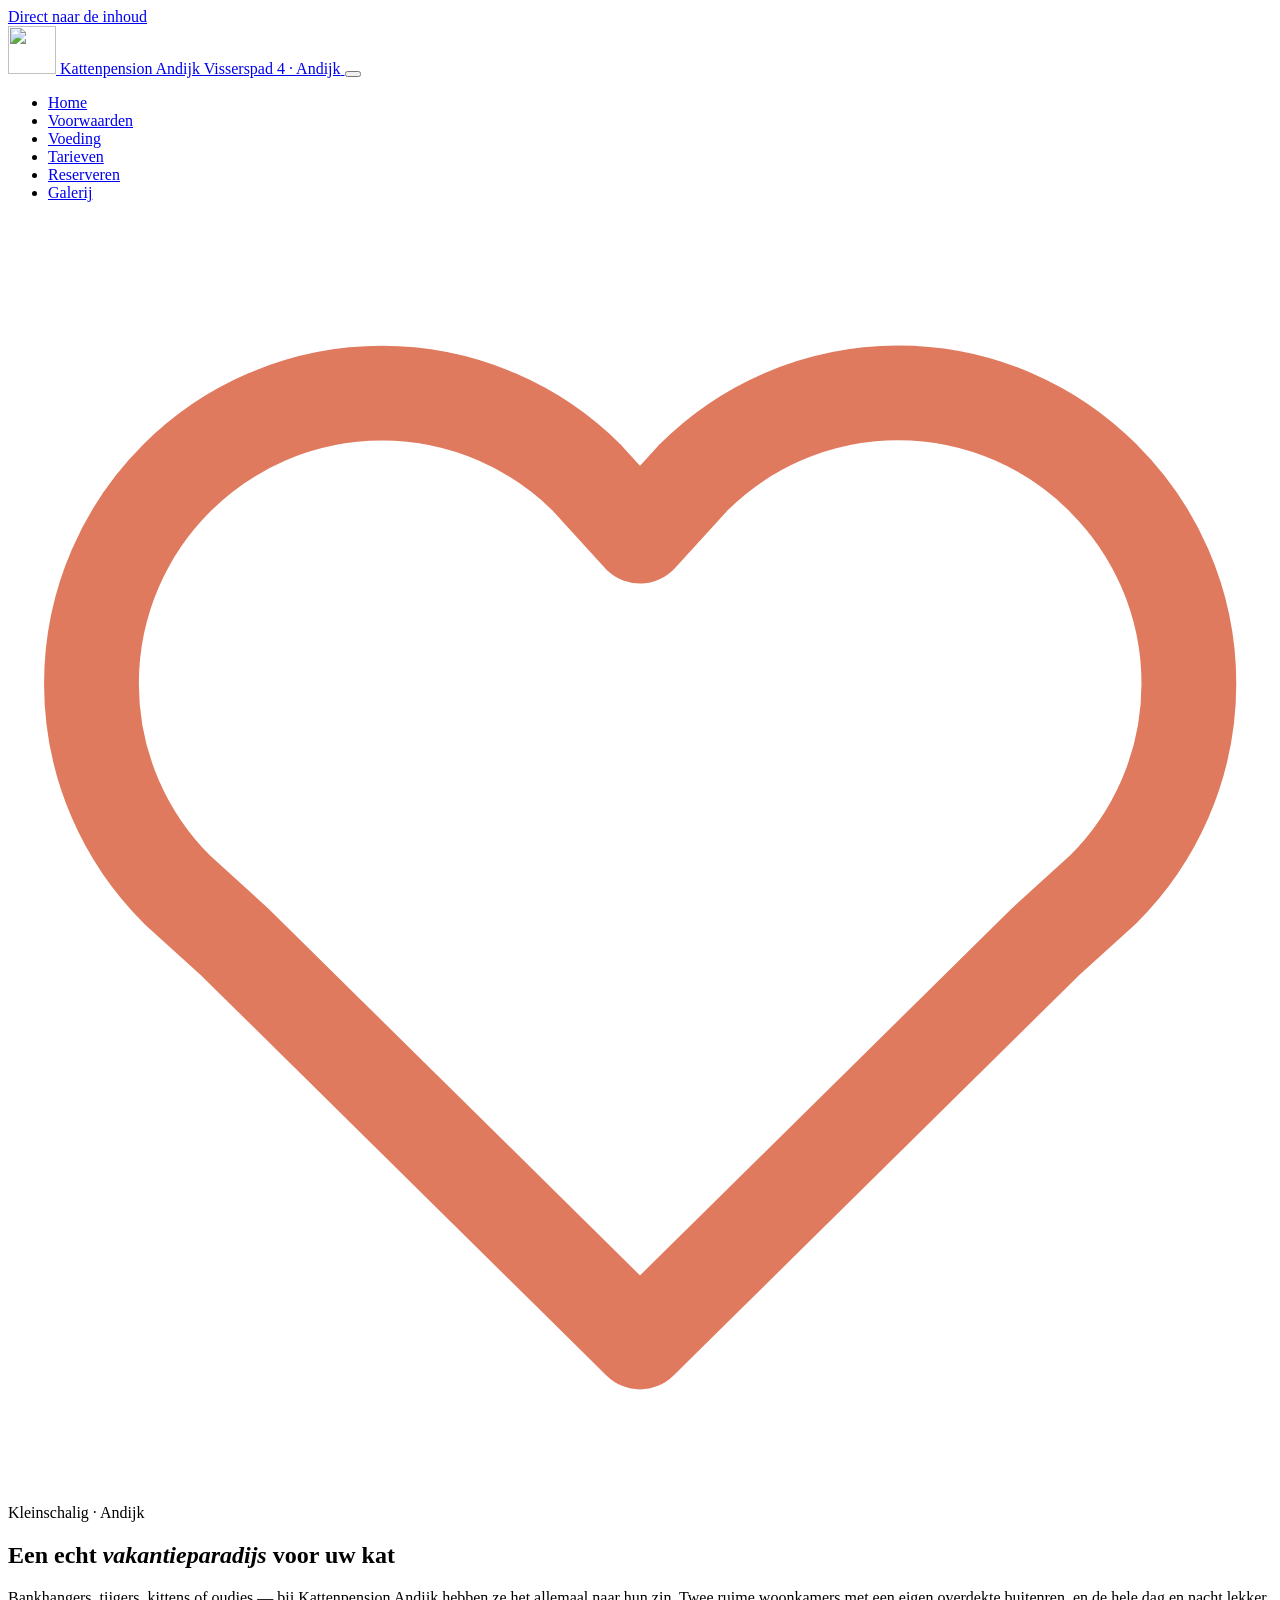
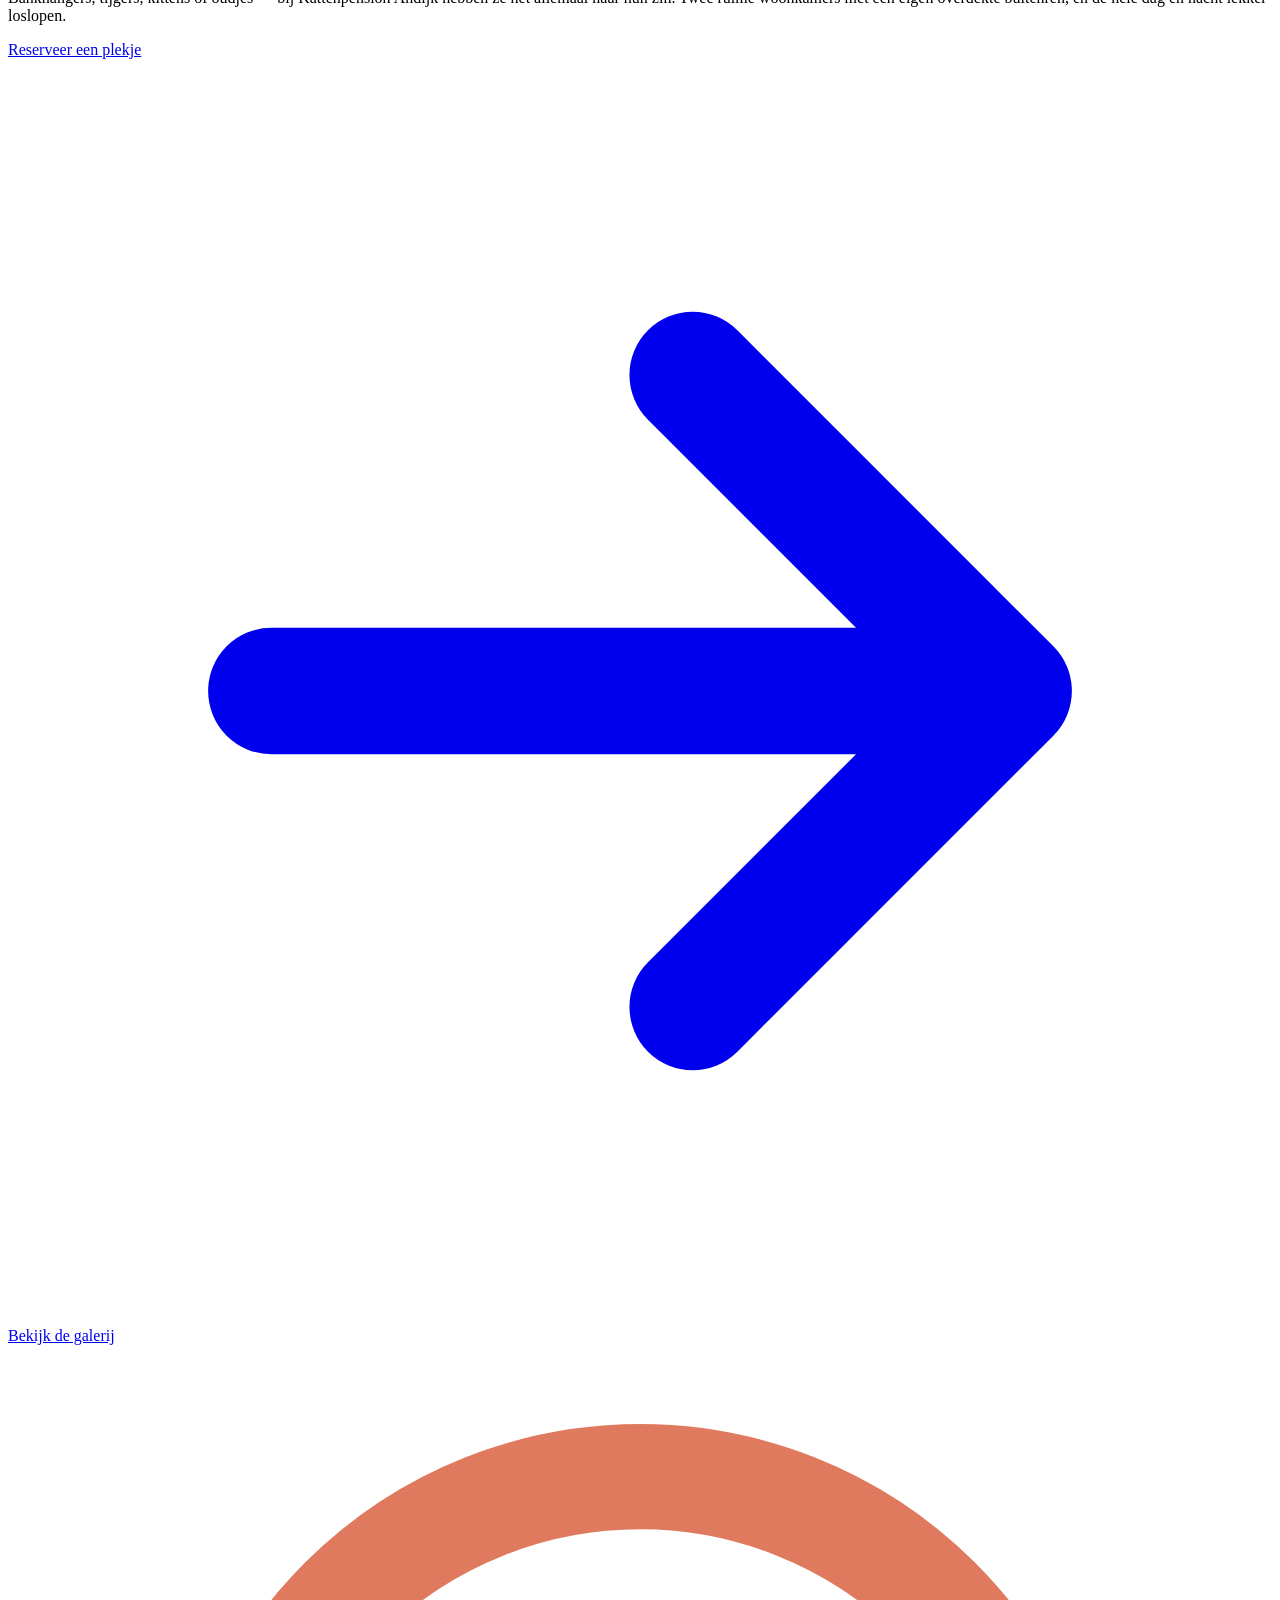
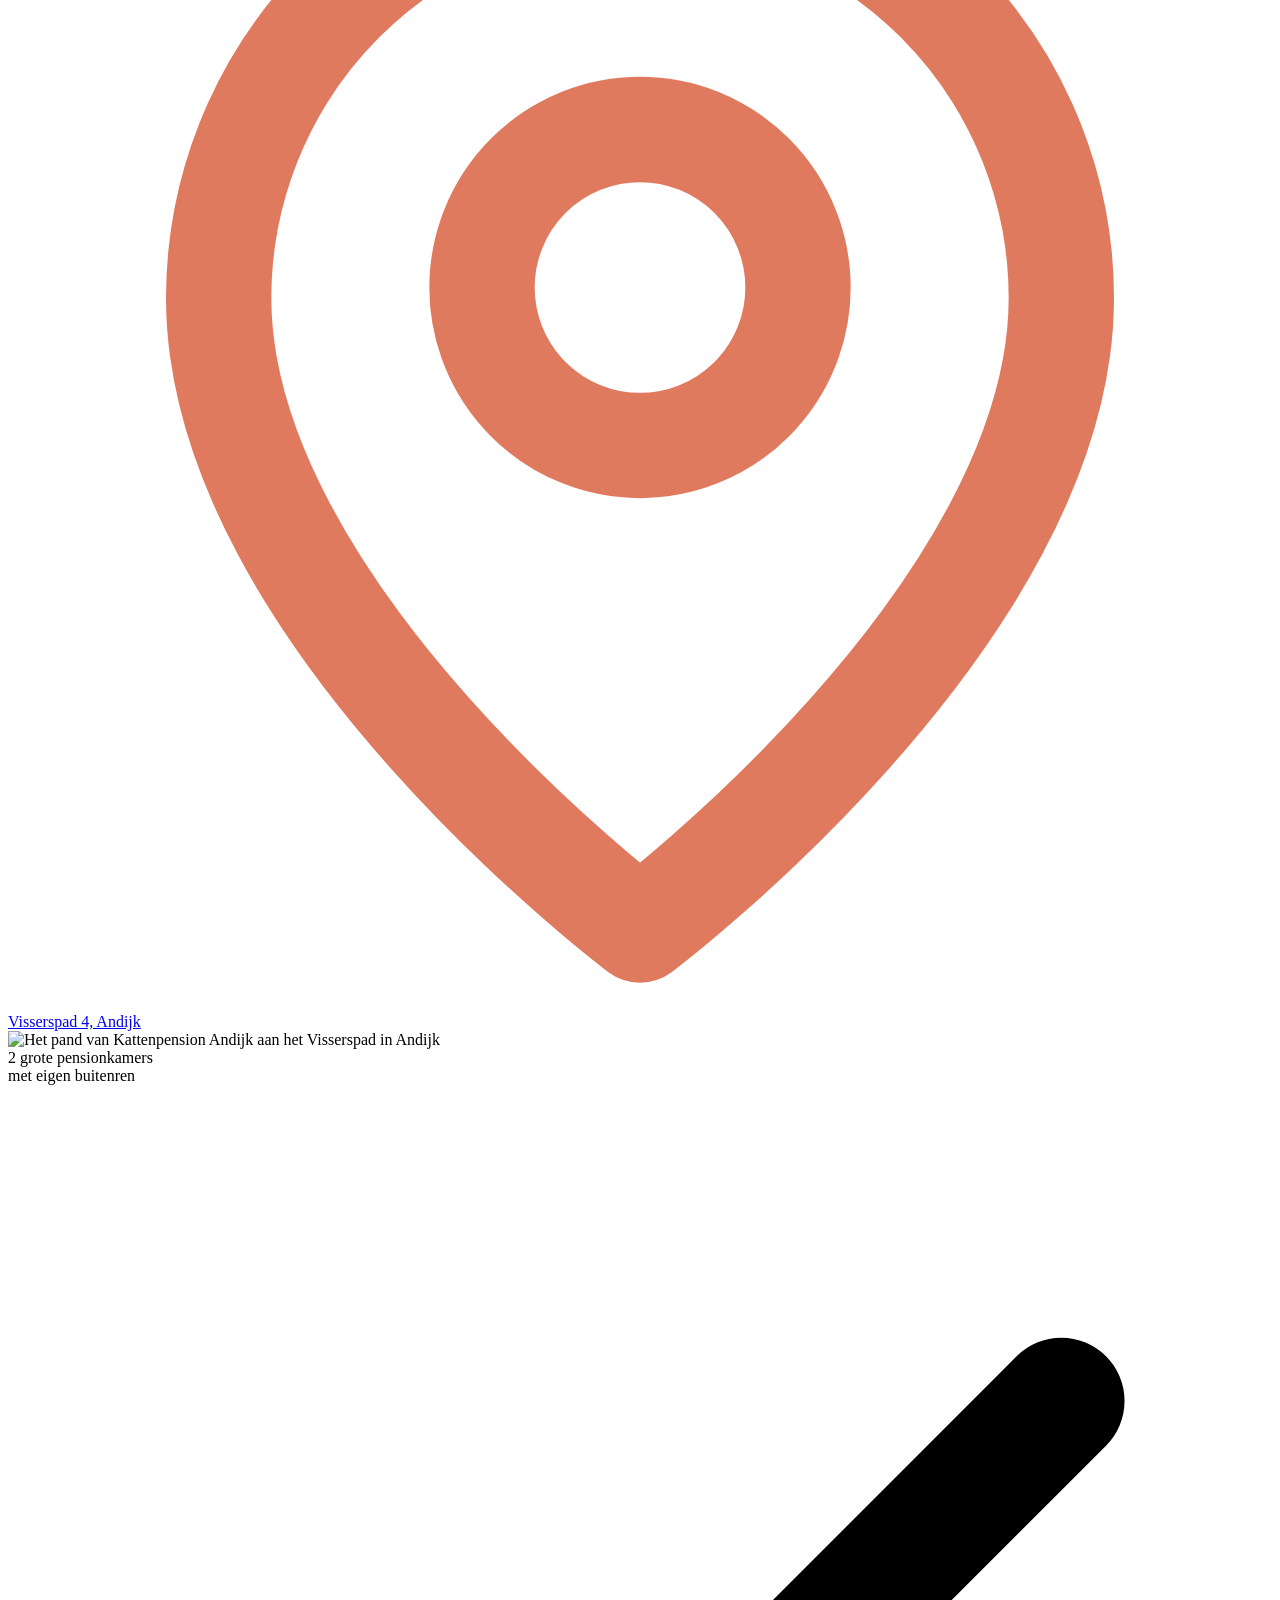
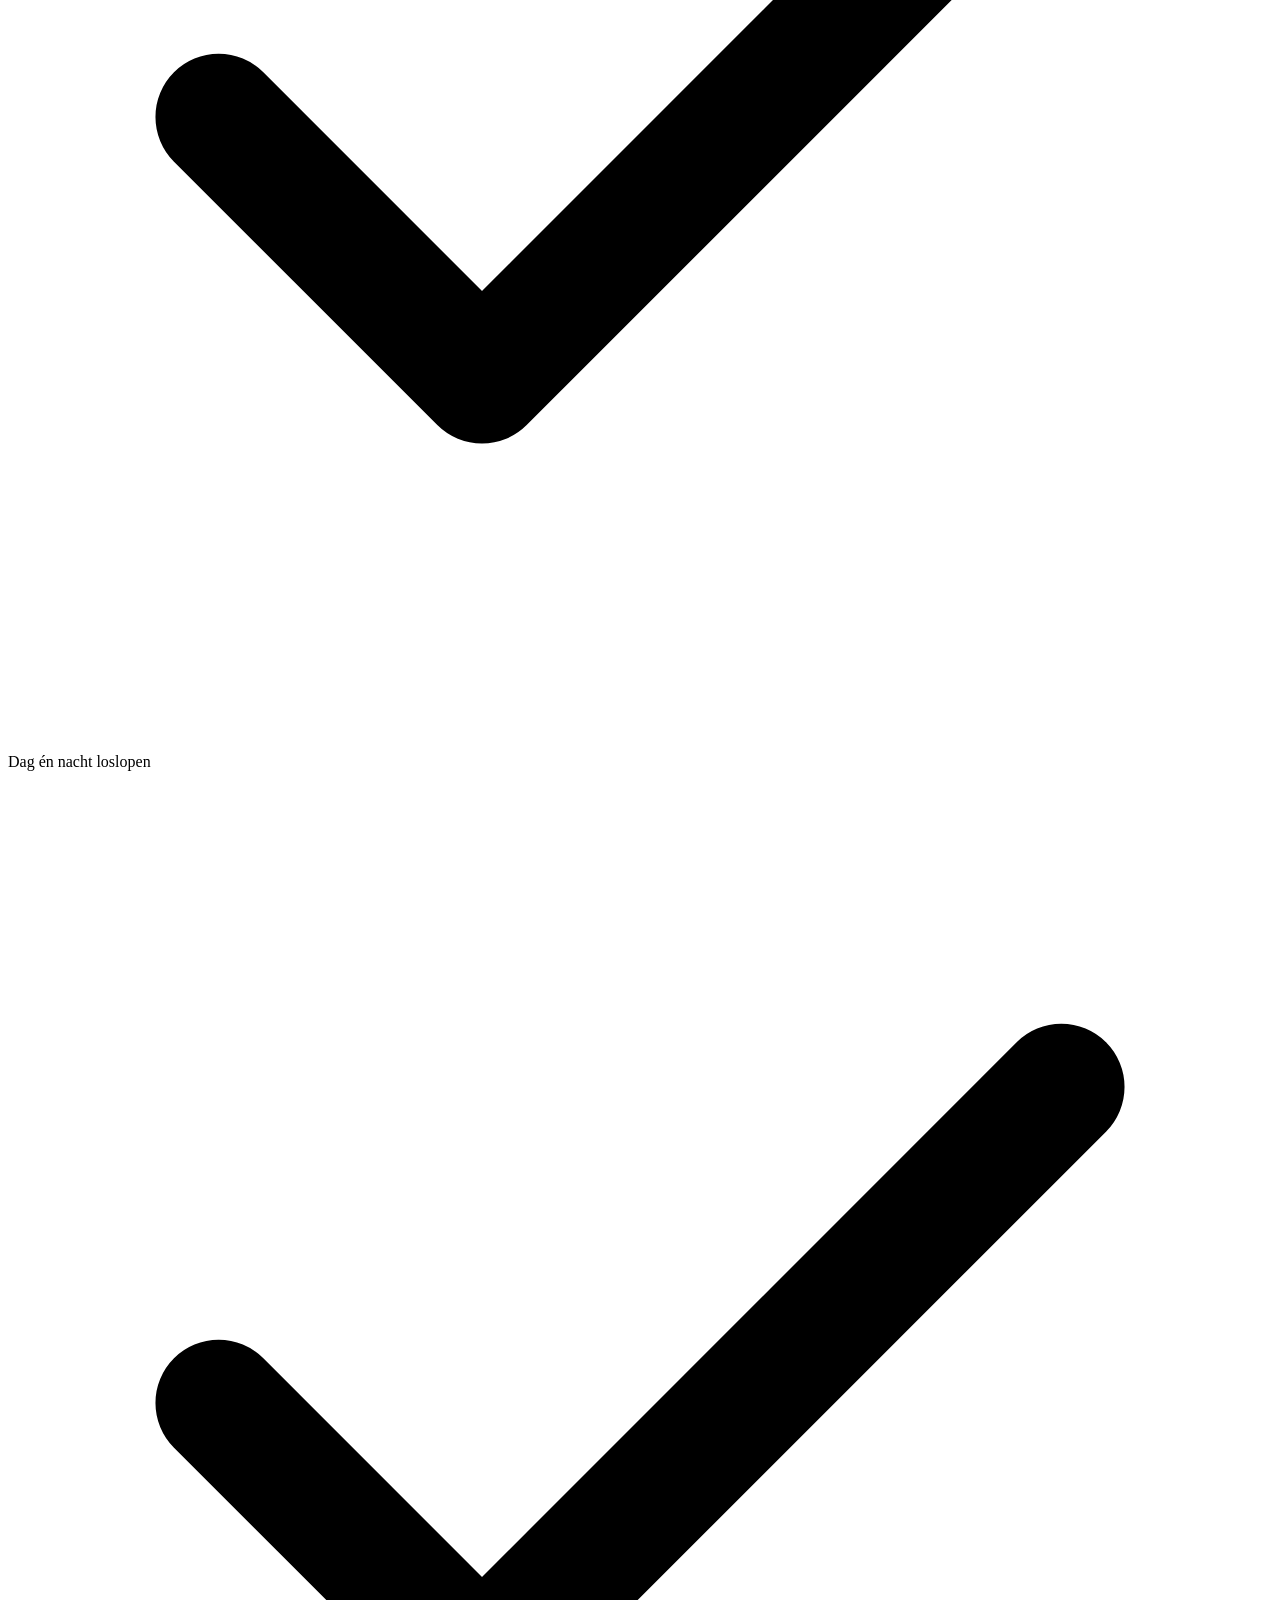
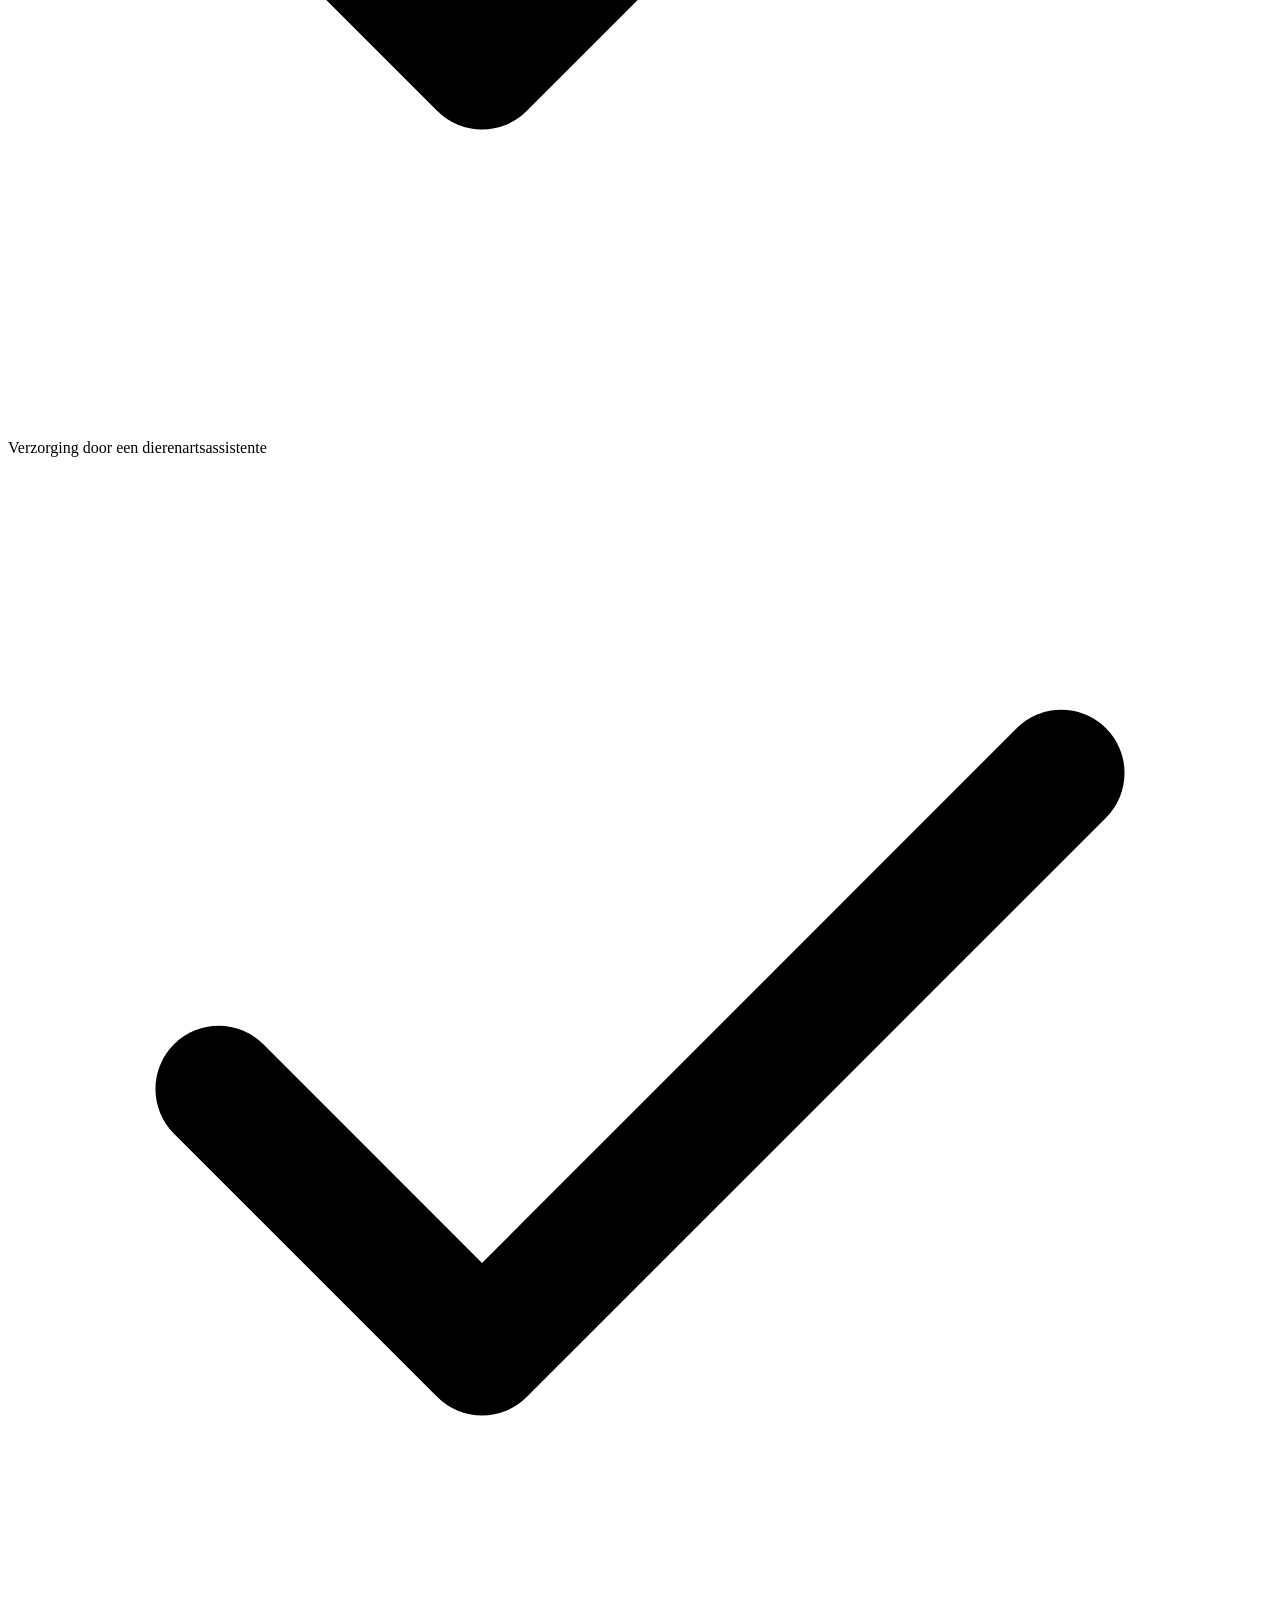
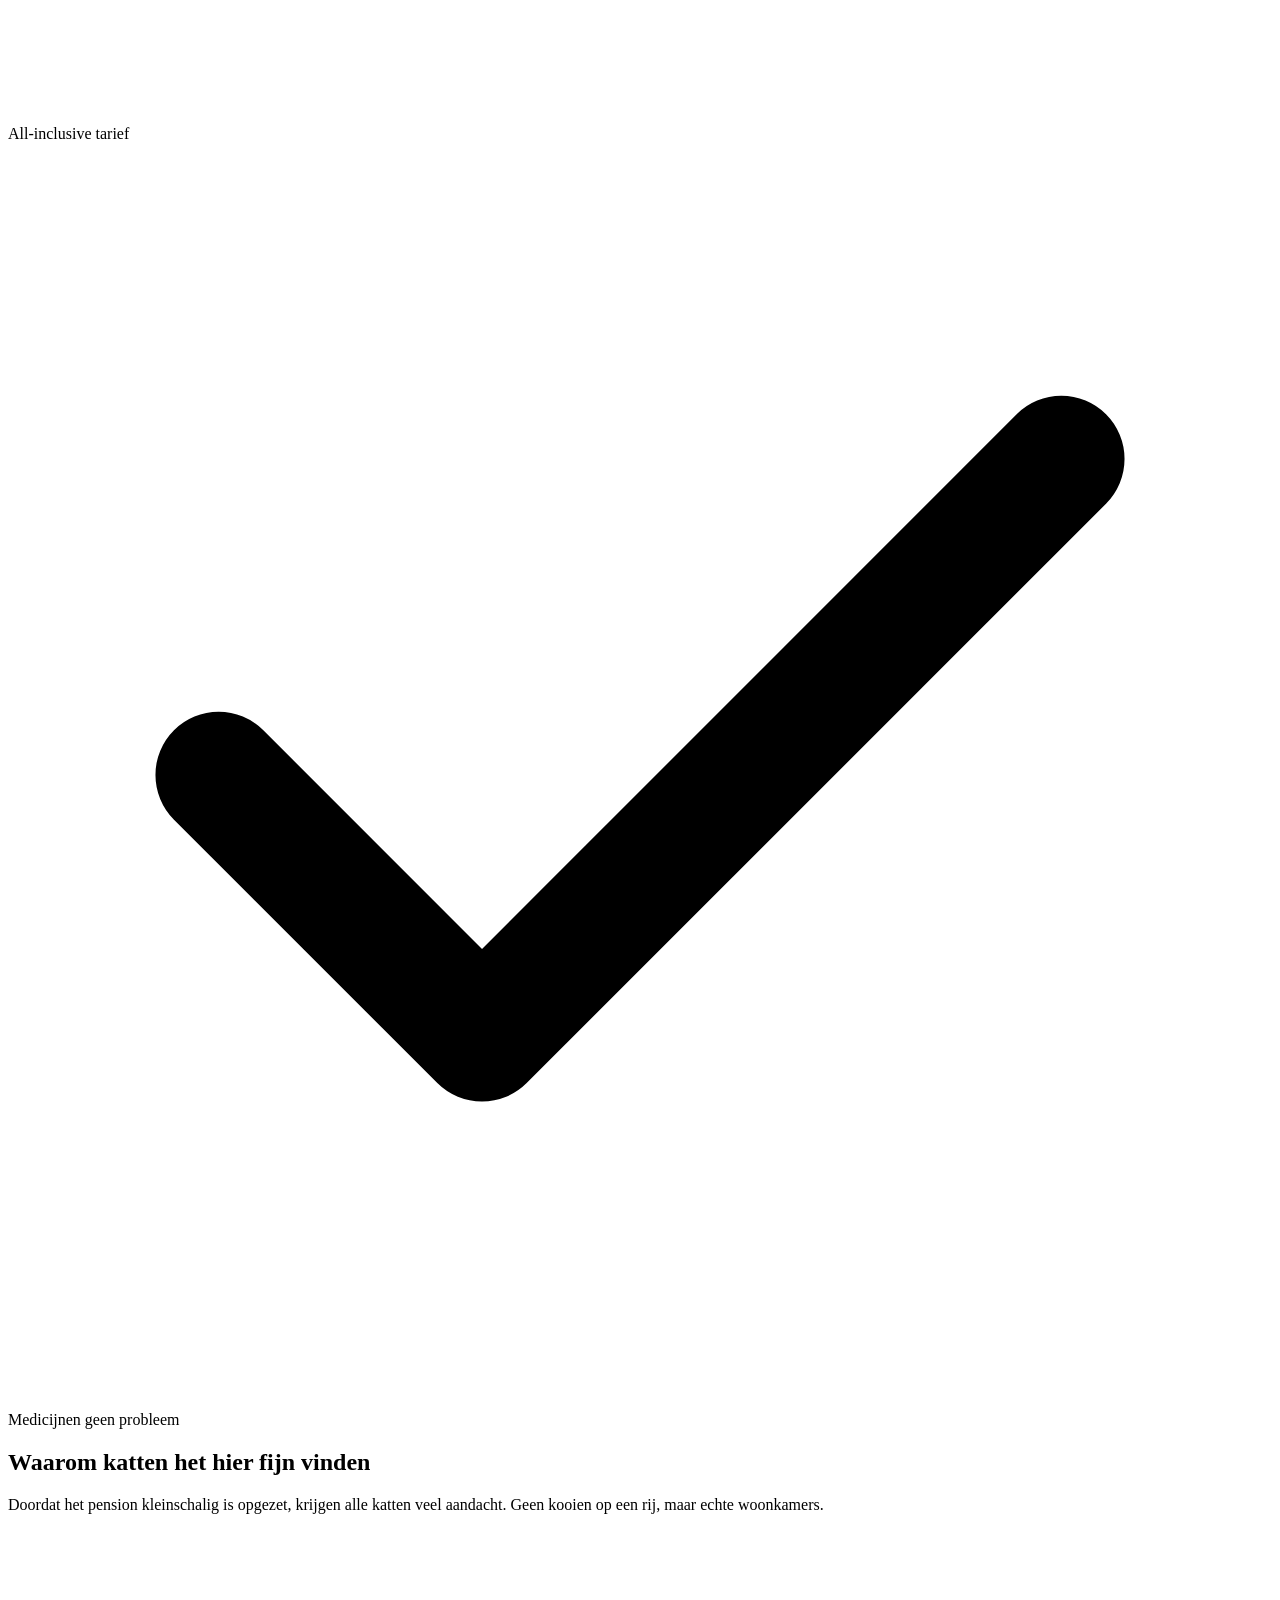
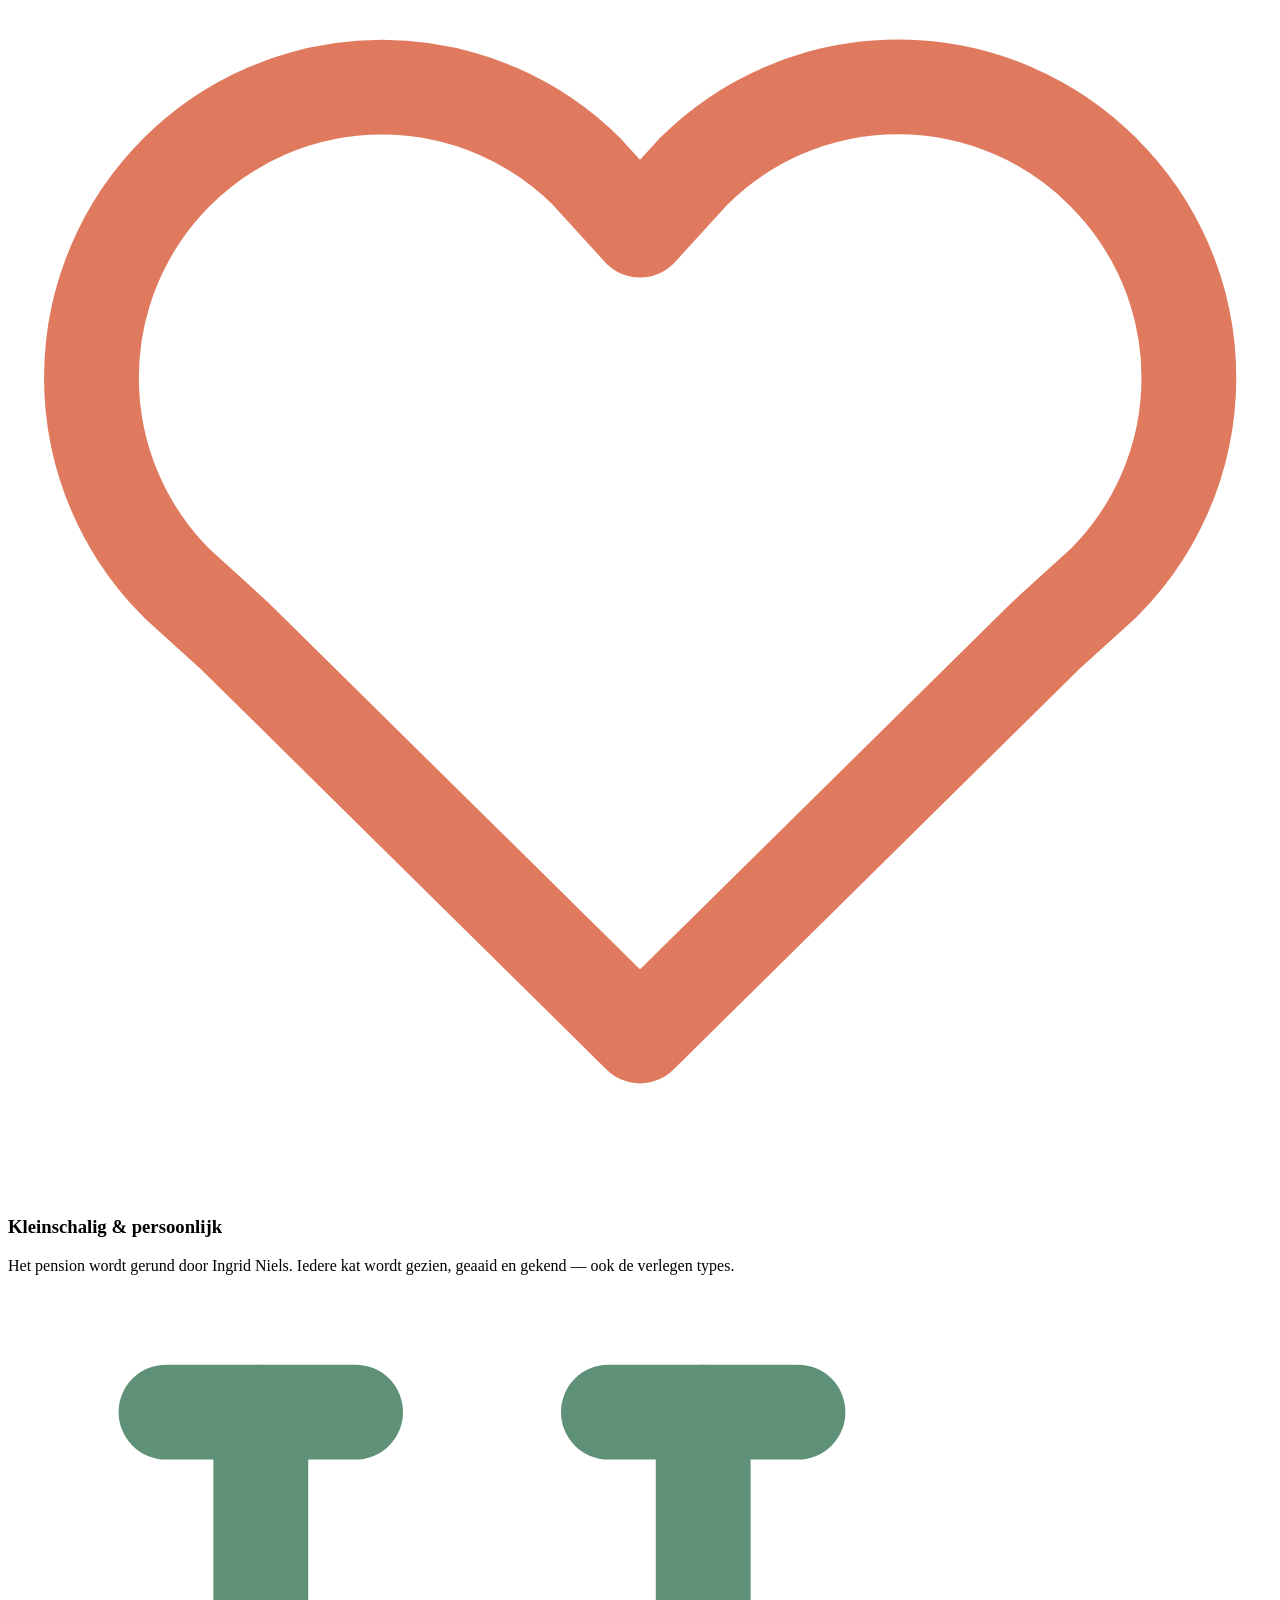
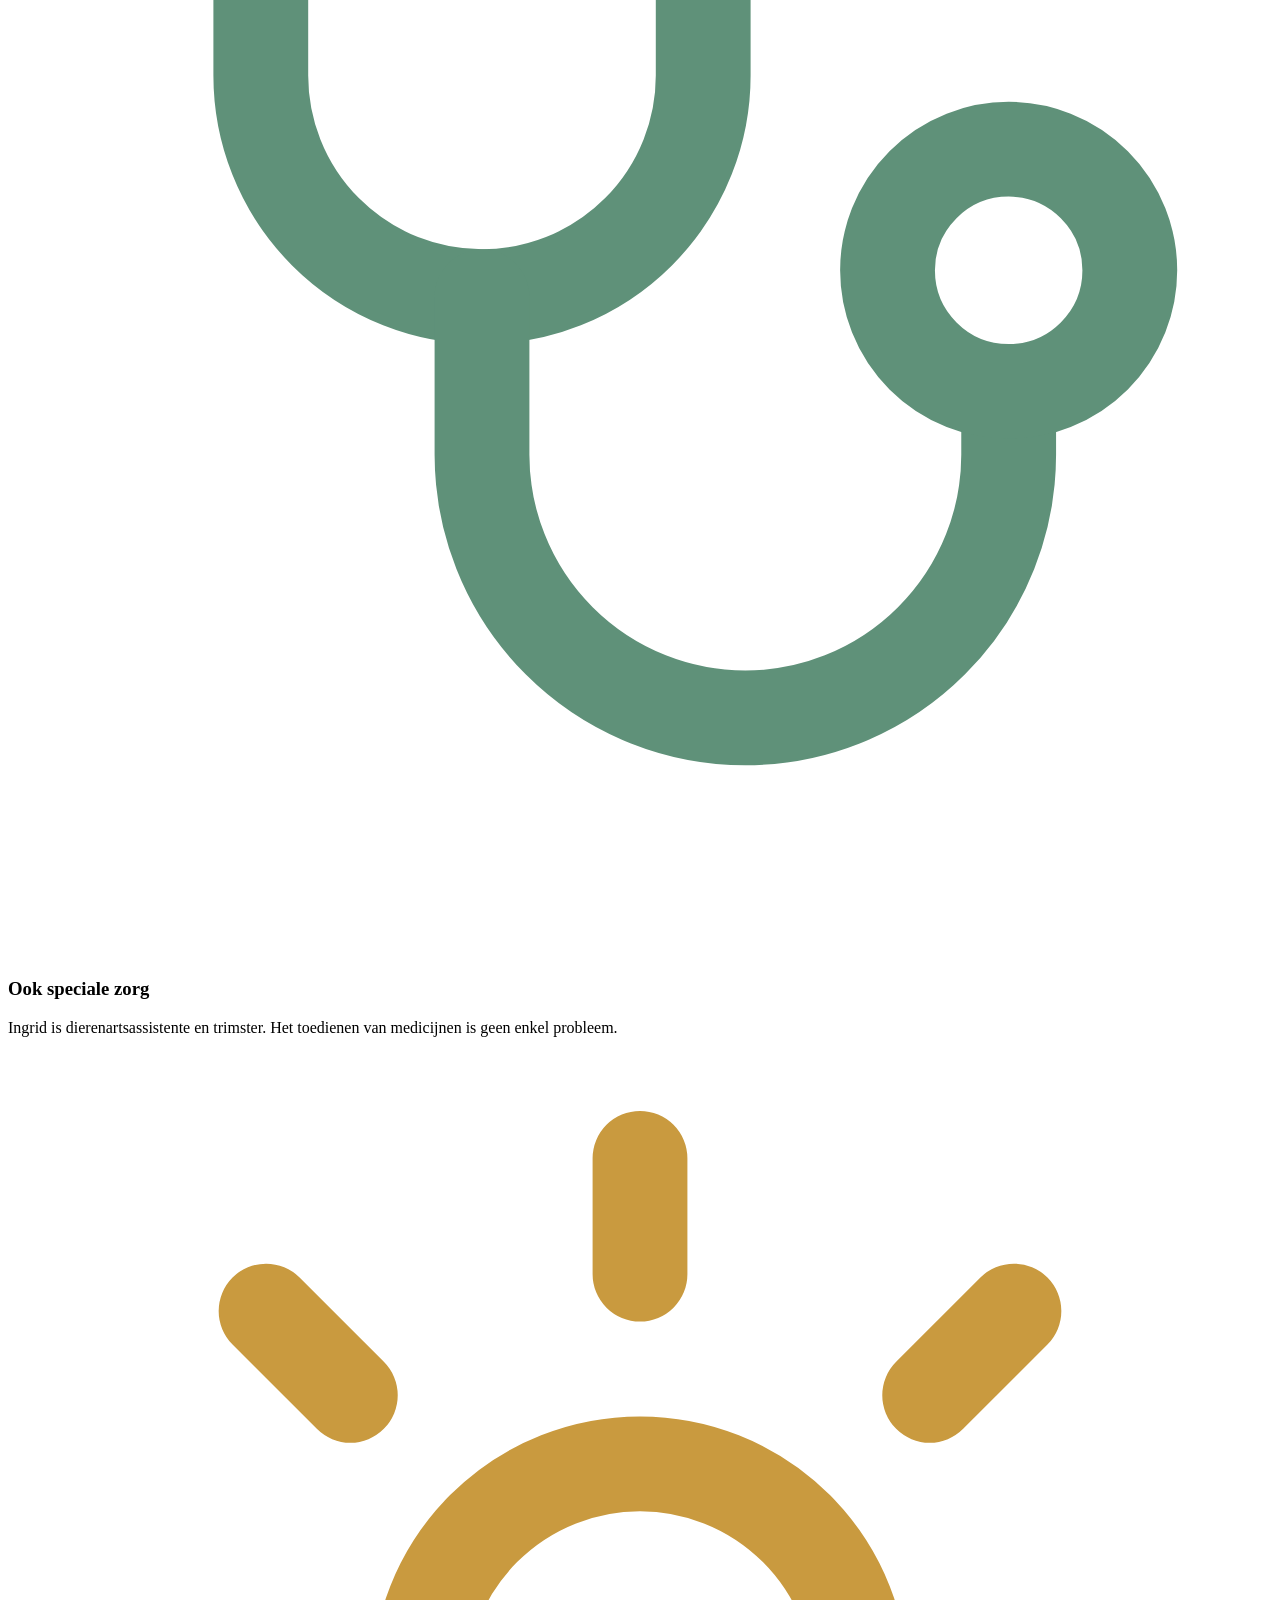
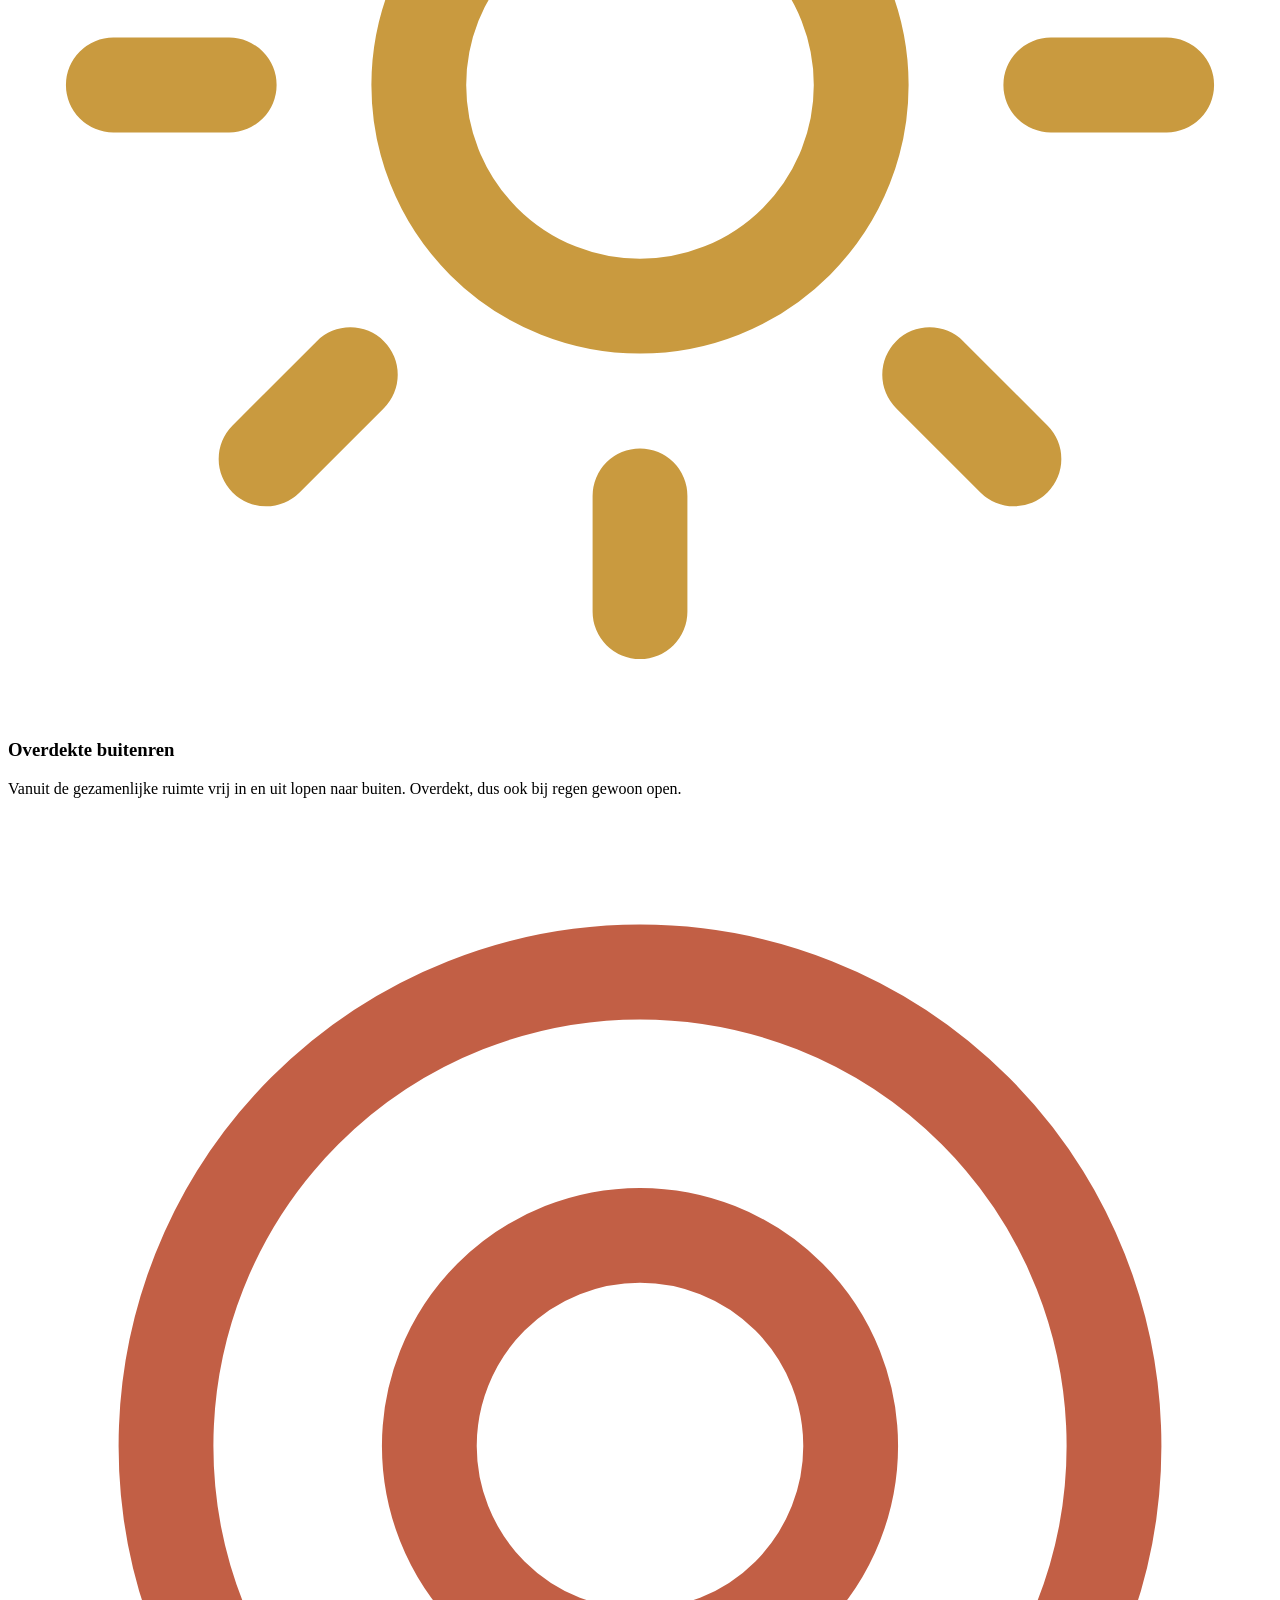
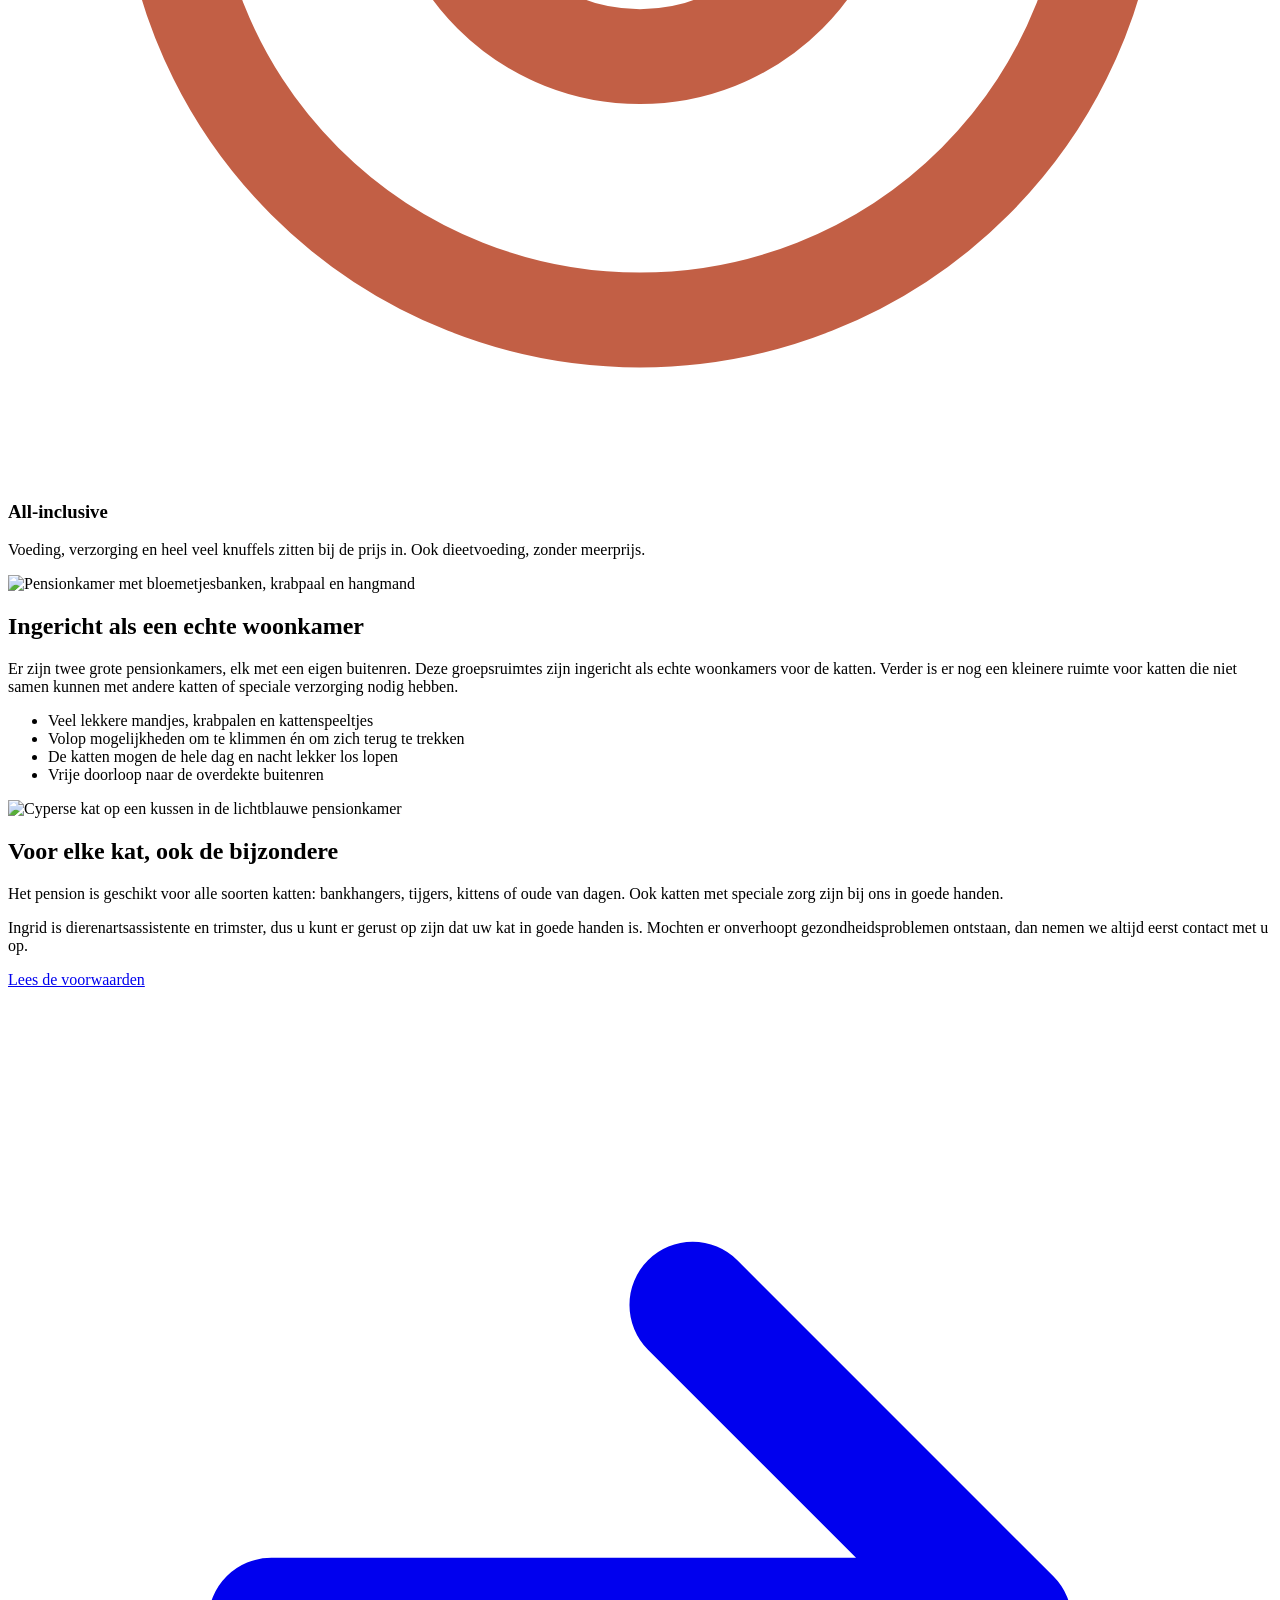
==== index.html @ 5b00f524 "Pagina's toevoegen" ====
<!DOCTYPE html>
<html lang="nl">
<head>
<meta charset="utf-8">
<meta name="viewport" content="width=device-width, initial-scale=1">
<title>Home | Kattenpension Andijk</title>
<meta name="description" content="Kleinschalig kattenpension in Andijk (gemeente Medemblik). Twee ruime pensionkamers met overdekte buitenren, persoonlijke aandacht en verzorging door een dierenartsassistente.">
<meta name="author" content="Kattenpension Andijk">
<link rel="canonical" href="https://www.kattenpensionandijk.nl/">
<meta property="og:type" content="website">
<meta property="og:site_name" content="Kattenpension Andijk">
<meta property="og:title" content="Home | Kattenpension Andijk">
<meta property="og:description" content="Kleinschalig kattenpension in Andijk (gemeente Medemblik). Twee ruime pensionkamers met overdekte buitenren, persoonlijke aandacht en verzorging door een dierenartsassistente.">
<meta property="og:url" content="https://www.kattenpensionandijk.nl/">
<meta property="og:locale" content="nl_NL">
<link rel="icon" href="assets/img/favicon.svg" type="image/svg+xml">
<link rel="preconnect" href="https://fonts.googleapis.com">
<link rel="preconnect" href="https://fonts.gstatic.com" crossorigin>
<link href="https://fonts.googleapis.com/css2?family=Fraunces:opsz,wght@9..144,500;9..144,600;9..144,700&family=Nunito:wght@400;700;800&display=swap" rel="stylesheet">
<link rel="stylesheet" href="assets/css/style.css">
</head>
<body>
<a class="skip" href="#main">Direct naar de inhoud</a>
<header class="site-header">
  <div class="wrap header-inner">
    <a class="brand" href="index.html">
      <img src="assets/img/logo.svg" alt="" width="48" height="48">
      <span class="brand-text">
        <span class="brand-name">Kattenpension Andijk</span>
        <span class="brand-sub">Visserspad 4 &middot; Andijk</span>
      </span>
    </a>
    <button class="nav-toggle" type="button" aria-expanded="false" aria-controls="hoofdmenu" aria-label="Menu openen"><span></span></button>
    <nav class="site-nav" id="hoofdmenu" aria-label="Hoofdmenu">
      <ul>
        <li><a href="index.html" aria-current="page">Home</a></li>
        <li><a href="voorwaarden.html">Voorwaarden</a></li>
        <li><a href="voeding.html">Voeding</a></li>
        <li><a href="tarieven.html">Tarieven</a></li>
        <li><a href="reserveren.html" class="nav-cta">Reserveren</a></li>
        <li><a href="galerij.html">Galerij</a></li>
      </ul>
    </nav>
  </div>
</header>

<main id="main">

<section class="hero">
  <img class="paw-deco a" src="assets/img/paw.svg" alt="" aria-hidden="true">
  <img class="paw-deco b" src="assets/img/paw-sage.svg" alt="" aria-hidden="true">
  <img class="paw-deco c" src="assets/img/paw-sage.svg" alt="" aria-hidden="true">
  <div class="wrap hero-grid">
    <div>
      <span class="eyebrow"><svg viewBox="0 0 24 24" fill="none" stroke="#e07a5f" stroke-width="1.8" stroke-linecap="round" stroke-linejoin="round"><path d="M20.8 4.6a5.5 5.5 0 0 0-7.8 0L12 5.7l-1-1.1a5.5 5.5 0 0 0-7.8 7.8l1.1 1L12 21l7.7-7.6 1.1-1a5.5 5.5 0 0 0 0-7.8z"/></svg> Kleinschalig &middot; Andijk</span>
      <h1>Een echt <em>vakantieparadijs</em> voor uw kat</h1>
      <p class="hero-lead">Bankhangers, tijgers, kittens of oudjes &mdash; bij Kattenpension Andijk hebben ze het allemaal naar hun zin. Twee ruime woonkamers met een eigen overdekte buitenren, en de hele dag en nacht lekker loslopen.</p>
      <div class="hero-actions">
        <a class="btn btn-primary" href="reserveren.html">Reserveer een plekje <svg viewBox="0 0 24 24" fill="none" stroke="currentColor" stroke-width="2.4" stroke-linecap="round" stroke-linejoin="round"><path d="M5 12h14M13 6l6 6-6 6"/></svg></a>
        <a class="btn btn-ghost" href="galerij.html">Bekijk de galerij</a>
      </div>
      <a class="hero-adres" href="https://www.google.com/maps/search/?api=1&amp;query=Visserspad+4%2C+1619+GB+Andijk" target="_blank" rel="noopener">
        <svg viewBox="0 0 24 24" fill="none" stroke="#e07a5f" stroke-width="2" stroke-linecap="round" stroke-linejoin="round" aria-hidden="true"><path d="M20 10.5c0 6-8 12-8 12s-8-6-8-12a8 8 0 0 1 16 0z"/><circle cx="12" cy="10.3" r="3"/></svg>
        <span>Visserspad 4, Andijk</span>
      </a>
    </div>
    <div class="hero-art">
      <div class="photo-frame"><img src="assets/img/huis.jpg" alt="Het pand van Kattenpension Andijk aan het Visserspad in Andijk" fetchpriority="high" decoding="async"></div>
      <div class="hero-badge">
        <span class="num">2</span>
        <span class="lbl">grote pensionkamers<br>met eigen buitenren</span>
      </div>
    </div>
  </div>
</section>

<div class="strip">
  <div class="wrap strip-inner">
    <span><svg viewBox="0 0 24 24" fill="none" stroke="currentColor" stroke-width="2.4" stroke-linecap="round" stroke-linejoin="round"><polyline points="20 6 9 17 4 12"/></svg> Dag &eacute;n nacht loslopen</span>
    <span><svg viewBox="0 0 24 24" fill="none" stroke="currentColor" stroke-width="2.4" stroke-linecap="round" stroke-linejoin="round"><polyline points="20 6 9 17 4 12"/></svg> Verzorging door een dierenartsassistente</span>
    <span><svg viewBox="0 0 24 24" fill="none" stroke="currentColor" stroke-width="2.4" stroke-linecap="round" stroke-linejoin="round"><polyline points="20 6 9 17 4 12"/></svg> All-inclusive tarief</span>
    <span><svg viewBox="0 0 24 24" fill="none" stroke="currentColor" stroke-width="2.4" stroke-linecap="round" stroke-linejoin="round"><polyline points="20 6 9 17 4 12"/></svg> Medicijnen geen probleem</span>
  </div>
</div>

<section class="section">
  <div class="wrap">
    <div class="section-head reveal">
      <h2>Waarom katten het hier fijn vinden</h2>
      <p>Doordat het pension kleinschalig is opgezet, krijgen alle katten veel aandacht. Geen kooien op een rij, maar echte woonkamers.</p>
    </div>
    <div class="cards reveal">
      <article class="card">
        <div class="card-icon"><svg viewBox="0 0 24 24" fill="none" stroke="#e07a5f" stroke-width="1.8" stroke-linecap="round" stroke-linejoin="round"><path d="M20.8 4.6a5.5 5.5 0 0 0-7.8 0L12 5.7l-1-1.1a5.5 5.5 0 0 0-7.8 7.8l1.1 1L12 21l7.7-7.6 1.1-1a5.5 5.5 0 0 0 0-7.8z"/></svg></div>
        <h3>Kleinschalig &amp; persoonlijk</h3>
        <p>Het pension wordt gerund door Ingrid Niels. Iedere kat wordt gezien, geaaid en gekend &mdash; ook de verlegen types.</p>
      </article>
      <article class="card">
        <div class="card-icon"><svg viewBox="0 0 24 24" fill="none" stroke="#5f9179" stroke-width="1.8" stroke-linecap="round" stroke-linejoin="round"><path d="M4.8 2.3v5a4.2 4.2 0 0 0 8.4 0v-5"/><path d="M3 2.3h3.6M11.4 2.3H15"/><path d="M9 11.5v3a5 5 0 0 0 10 0v-1.2"/><circle cx="19" cy="11" r="2.3"/></svg></div>
        <h3>Ook speciale zorg</h3>
        <p>Ingrid is dierenartsassistente en trimster. Het toedienen van medicijnen is geen enkel probleem.</p>
      </article>
      <article class="card">
        <div class="card-icon"><svg viewBox="0 0 24 24" fill="none" stroke="#c99a3f" stroke-width="1.8" stroke-linecap="round" stroke-linejoin="round"><circle cx="12" cy="12" r="4.2"/><path d="M12 2v2.2M12 19.8V22M2 12h2.2M19.8 12H22M4.9 4.9l1.6 1.6M17.5 17.5l1.6 1.6M19.1 4.9l-1.6 1.6M6.5 17.5l-1.6 1.6"/></svg></div>
        <h3>Overdekte buitenren</h3>
        <p>Vanuit de gezamenlijke ruimte vrij in en uit lopen naar buiten. Overdekt, dus ook bij regen gewoon open.</p>
      </article>
      <article class="card">
        <div class="card-icon"><svg viewBox="0 0 24 24" fill="none" stroke="#c25f45" stroke-width="1.8" stroke-linecap="round" stroke-linejoin="round"><circle cx="12" cy="12" r="9"/><circle cx="12" cy="12" r="4"/></svg></div>
        <h3>All-inclusive</h3>
        <p>Voeding, verzorging en heel veel knuffels zitten bij de prijs in. Ook dieetvoeding, zonder meerprijs.</p>
      </article>
    </div>
  </div>
</section>

<section class="section section-tint">
  <div class="wrap">
    <div class="split">
      <div class="split-media tilt-l reveal"><img src="assets/img/woonkamer-banken.jpg" alt="Pensionkamer met bloemetjesbanken, krabpaal en hangmand" loading="lazy" decoding="async"></div>
      <div class="reveal">
        <h2>Ingericht als een echte woonkamer</h2>
        <p>Er zijn twee grote pensionkamers, elk met een eigen buitenren. Deze groepsruimtes zijn ingericht als echte woonkamers voor de katten. Verder is er nog een kleinere ruimte voor katten die niet samen kunnen met andere katten of speciale verzorging nodig hebben.</p>
        <ul class="checklist">
          <li>Veel lekkere mandjes, krabpalen en kattenspeeltjes</li>
          <li>Volop mogelijkheden om te klimmen &eacute;n om zich terug te trekken</li>
          <li>De katten mogen de hele dag en nacht lekker los lopen</li>
          <li>Vrije doorloop naar de overdekte buitenren</li>
        </ul>
      </div>
    </div>

    <div class="split reverse">
      <div class="split-media tilt reveal"><img src="assets/img/kat-blauwe-kamer.jpg" alt="Cyperse kat op een kussen in de lichtblauwe pensionkamer" loading="lazy" decoding="async"></div>
      <div class="reveal">
        <h2>Voor elke kat, ook de bijzondere</h2>
        <p>Het pension is geschikt voor alle soorten katten: bankhangers, tijgers, kittens of oude van dagen. Ook katten met speciale zorg zijn bij ons in goede handen.</p>
        <p>Ingrid is dierenartsassistente en trimster, dus u kunt er gerust op zijn dat uw kat in goede handen is. Mochten er onverhoopt gezondheidsproblemen ontstaan, dan nemen we altijd eerst contact met u op.</p>
        <a class="btn btn-primary" href="voorwaarden.html">Lees de voorwaarden <svg viewBox="0 0 24 24" fill="none" stroke="currentColor" stroke-width="2.4" stroke-linecap="round" stroke-linejoin="round"><path d="M5 12h14M13 6l6 6-6 6"/></svg></a>
      </div>
    </div>
  </div>
</section>

<section class="section section-warm">
  <div class="wrap">
    <div class="section-head reveal">
      <h2>Praktisch</h2>
      <p>Alles wat u vooraf wilt weten, kort op een rij.</p>
    </div>
    <div class="prose-grid reveal">
      <div class="info-block">
        <h3><svg viewBox="0 0 24 24" fill="none" stroke="#e07a5f" stroke-width="1.8" stroke-linecap="round" stroke-linejoin="round"><path d="M17 5.5a6.5 6.5 0 1 0 0 13"/><path d="M4 10h9M4 14h9"/></svg> Tarieven</h3>
        <p><strong>Laagseizoen &euro; 16,-</strong> per dag<br><strong>Hoogseizoen &euro; 18,-</strong> per dag</p>
        <p>All-inclusive: voeding, verzorging en heel veel knuffels. Incl. 21% BTW.</p>
        <p><a href="tarieven.html">Bekijk alle tarieven &rarr;</a></p>
      </div>
      <div class="info-block groen">
        <h3><svg viewBox="0 0 24 24" fill="none" stroke="#81b29a" stroke-width="1.8" stroke-linecap="round" stroke-linejoin="round"><circle cx="12" cy="12" r="9"/><path d="M12 7v5.2l3.2 2"/></svg> Openingstijden</h3>
        <ul class="tijden">
          <li><span>Maandag t/m zaterdag</span> <span class="open">Op afspraak</span></li>
          <li><span>Zondag &amp; feestdagen</span> <span class="dicht">Gesloten</span></li>
        </ul>
        <p style="margin-top:1rem">Katten kunnen de hele dag gehaald en gebracht worden &mdash; maakt u wel eerst even een afspraak.</p>
      </div>
      <div class="info-block geel">
        <h3><svg viewBox="0 0 24 24" fill="none" stroke="#c99a3f" stroke-width="1.8" stroke-linecap="round" stroke-linejoin="round"><path d="M20 10.5c0 6-8 12-8 12s-8-6-8-12a8 8 0 0 1 16 0z"/><circle cx="12" cy="10.3" r="3"/></svg> Waar vindt u ons</h3>
        <p>Visserspad 4<br>1619 GB Andijk<br>(gemeente Medemblik)</p>
        <p><a href="tel:+31228591846">0228 - 591846</a><br><a href="mailto:info@kattenpensionandijk.nl">info@<wbr>kattenpensionandijk.nl</a></p>
      </div>
    </div>
  </div>
</section>

<section class="section">
  <div class="wrap">
    <div class="section-head reveal">
      <h2>Een kijkje in het pension</h2>
      <p>Zo ziet een vakantie bij ons eruit.</p>
    </div>
    <div class="gallery reveal">
      <figure><img src="assets/img/woonkamer-doorloop.jpg" alt="Woonkamer met openslaande deuren naar de buitenren" loading="lazy" decoding="async"><figcaption>De gezamenlijke woonkamer</figcaption></figure>
      <figure><img src="assets/img/buitenren-zon.jpg" alt="Katten spelen in de zonnige overdekte buitenren" loading="lazy" decoding="async"><figcaption>Klimmen, spelen en luieren</figcaption></figure>
      <figure><img src="assets/img/buitenren-uitzicht.jpg" alt="Kat in de buitenren met uitzicht over het weiland" loading="lazy" decoding="async"><figcaption>Even lekker bijkomen</figcaption></figure>
    </div>
    <p class="center" style="margin-top:2rem"><a class="btn btn-ghost" href="galerij.html">Naar de hele galerij</a></p>
  </div>
</section>

<section class="section">
  <div class="wrap">
    <div class="cta-band reveal">
      <h2>Eerst een kijkje komen nemen?</h2>
      <p>U bent van harte welkom om het pension te bezichtigen. Belt u even van tevoren, dan nemen we alle tijd voor u en uw vragen.</p>
      <div class="cta-actions">
        <a class="btn btn-light" href="tel:+31228591846"><svg viewBox="0 0 24 24" fill="none" stroke="currentColor" stroke-width="1.8" stroke-linecap="round" stroke-linejoin="round"><path d="M21.5 16.9v2.6a2 2 0 0 1-2.2 2 19.7 19.7 0 0 1-8.6-3 19.4 19.4 0 0 1-6-6 19.7 19.7 0 0 1-3-8.7A2 2 0 0 1 3.6 1.6h2.6a2 2 0 0 1 2 1.7c.1 1 .4 2 .7 2.9a2 2 0 0 1-.4 2.1L7.4 9.4a16 16 0 0 0 6 6l1.1-1.1a2 2 0 0 1 2.1-.5c.9.4 1.9.6 2.9.8a2 2 0 0 1 1.7 2z"/></svg> 0228 - 591846</a>
        <a class="btn btn-light" href="reserveren.html">Reserveren <svg viewBox="0 0 24 24" fill="none" stroke="currentColor" stroke-width="2.4" stroke-linecap="round" stroke-linejoin="round"><path d="M5 12h14M13 6l6 6-6 6"/></svg></a>
        <a class="btn btn-light" href="https://www.facebook.com/kattenpensionandijk" target="_blank" rel="noopener"><svg viewBox="0 0 24 24" fill="currentColor"><path d="M22 12a10 10 0 1 0-11.6 9.9v-7H7.9V12h2.5V9.8c0-2.5 1.5-3.9 3.8-3.9 1.1 0 2.2.2 2.2.2v2.5h-1.3c-1.2 0-1.6.8-1.6 1.6V12h2.8l-.4 2.9h-2.4v7A10 10 0 0 0 22 12z"/></svg> Volg ons op Facebook</a>
      </div>
    </div>
  </div>
</section>

</main>
<footer class="site-footer">
  <div class="wrap">
    <div class="footer-grid">
      <div>
        <div class="footer-brand">
          <img src="assets/img/logo.svg" alt="" width="44" height="44">
          <span>Kattenpension Andijk</span>
        </div>
        <p>Een kleinschalig kattenpension in een rustige wijk van Andijk, gerund door Ingrid Niels. Veel aandacht, veel ruimte en heel veel knuffels.</p>
        <div class="socials">
          <a href="https://www.facebook.com/kattenpensionandijk" target="_blank" rel="noopener" aria-label="Facebook"><svg viewBox="0 0 24 24" fill="currentColor"><path d="M22 12a10 10 0 1 0-11.6 9.9v-7H7.9V12h2.5V9.8c0-2.5 1.5-3.9 3.8-3.9 1.1 0 2.2.2 2.2.2v2.5h-1.3c-1.2 0-1.6.8-1.6 1.6V12h2.8l-.4 2.9h-2.4v7A10 10 0 0 0 22 12z"/></svg></a>
        </div>
      </div>
      <div>
        <h4>Contact</h4>
        <ul>
          <li>Visserspad 4</li>
          <li>1619 GB Andijk</li>
          <li><a href="tel:+31228591846">0228 - 591846</a></li>
          <li><a href="mailto:info@kattenpensionandijk.nl">info@<wbr>kattenpensionandijk.nl</a></li>
        </ul>
      </div>
      <div>
        <h4>Handig</h4>
        <ul>
          <li><a href="tarieven.html">Tarieven</a></li>
          <li><a href="voorwaarden.html">Voorwaarden</a></li>
          <li><a href="voeding.html">Voeding</a></li>
          <li><a href="reserveren.html">Reserveren</a></li>
          <li><a href="galerij.html">Galerij</a></li>
        </ul>
      </div>
    </div>
    <div class="footer-bottom">
      <span>&copy; <span data-jaar>2026</span> Kattenpension Andijk</span>
      <span>Maandag t/m zaterdag geopend &middot; op afspraak</span>
    </div>
  </div>
</footer>
<script src="assets/js/main.js"></script>
</body>
</html>
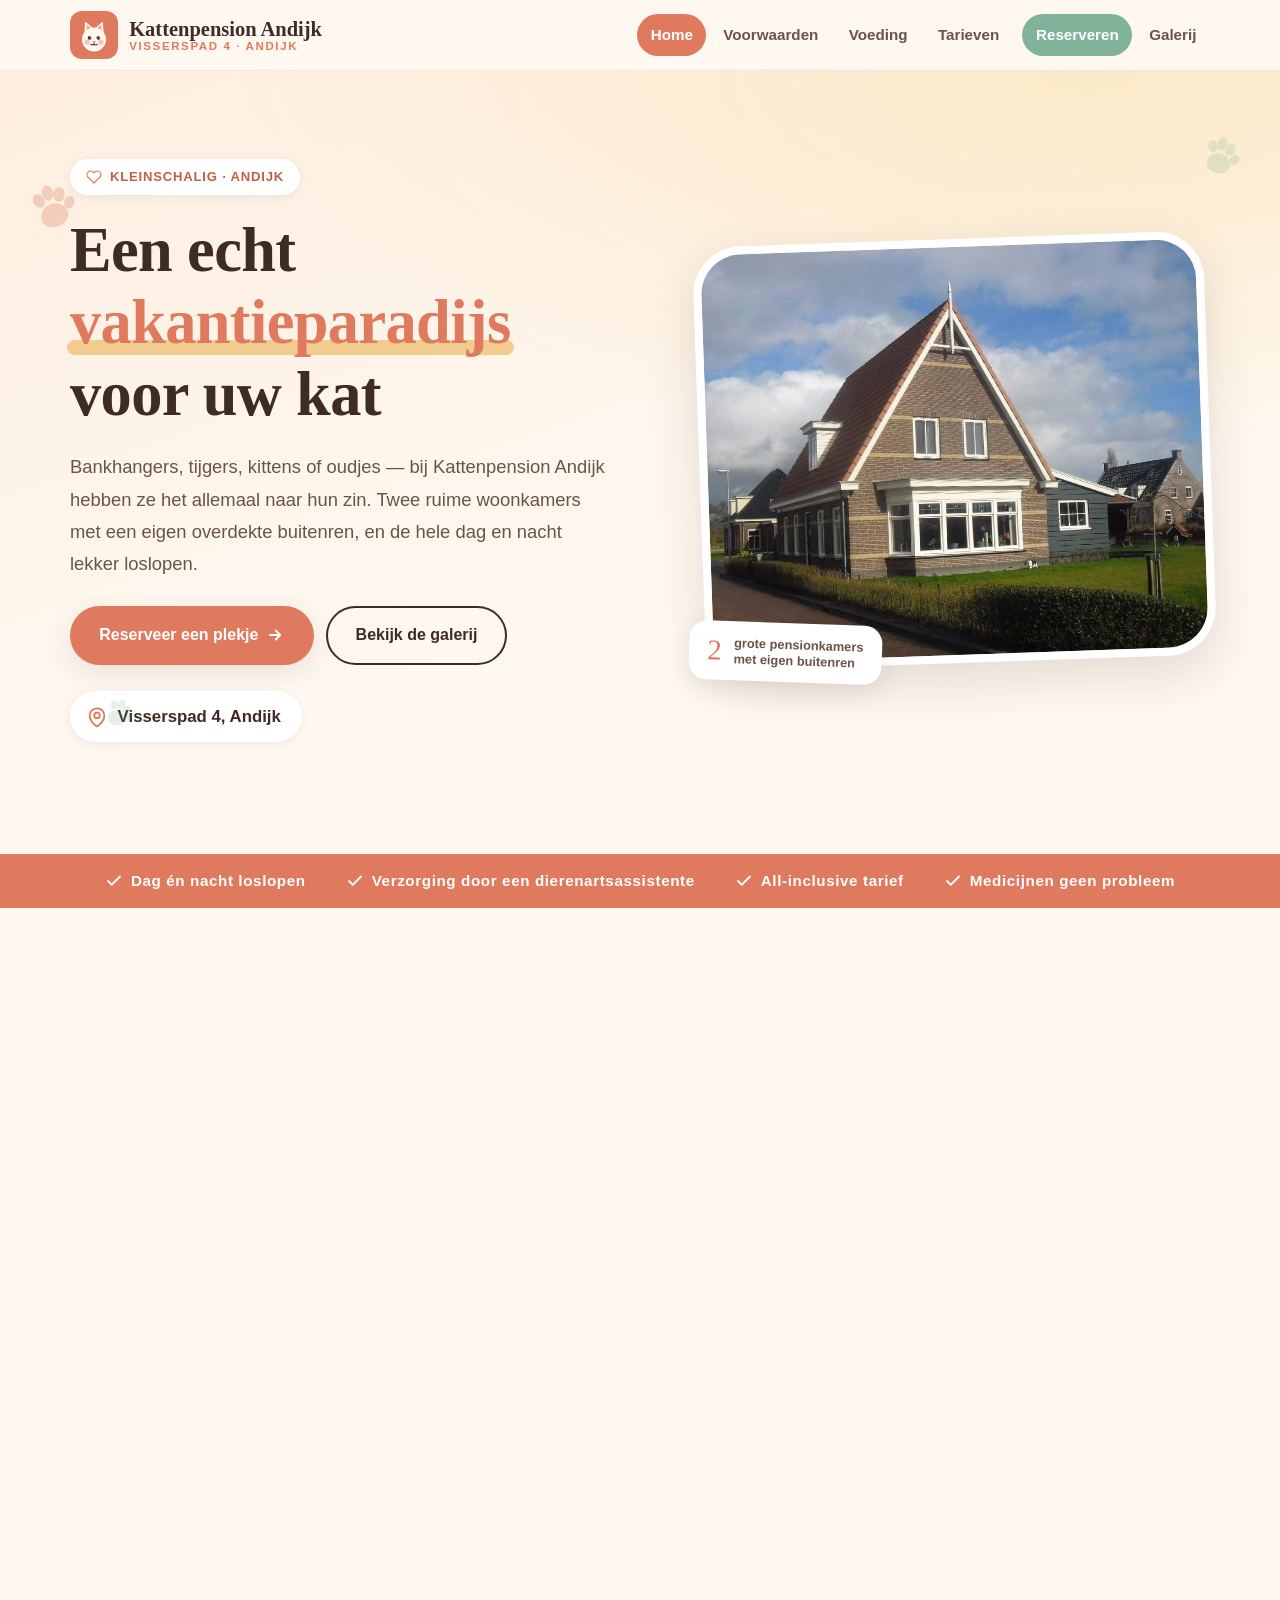
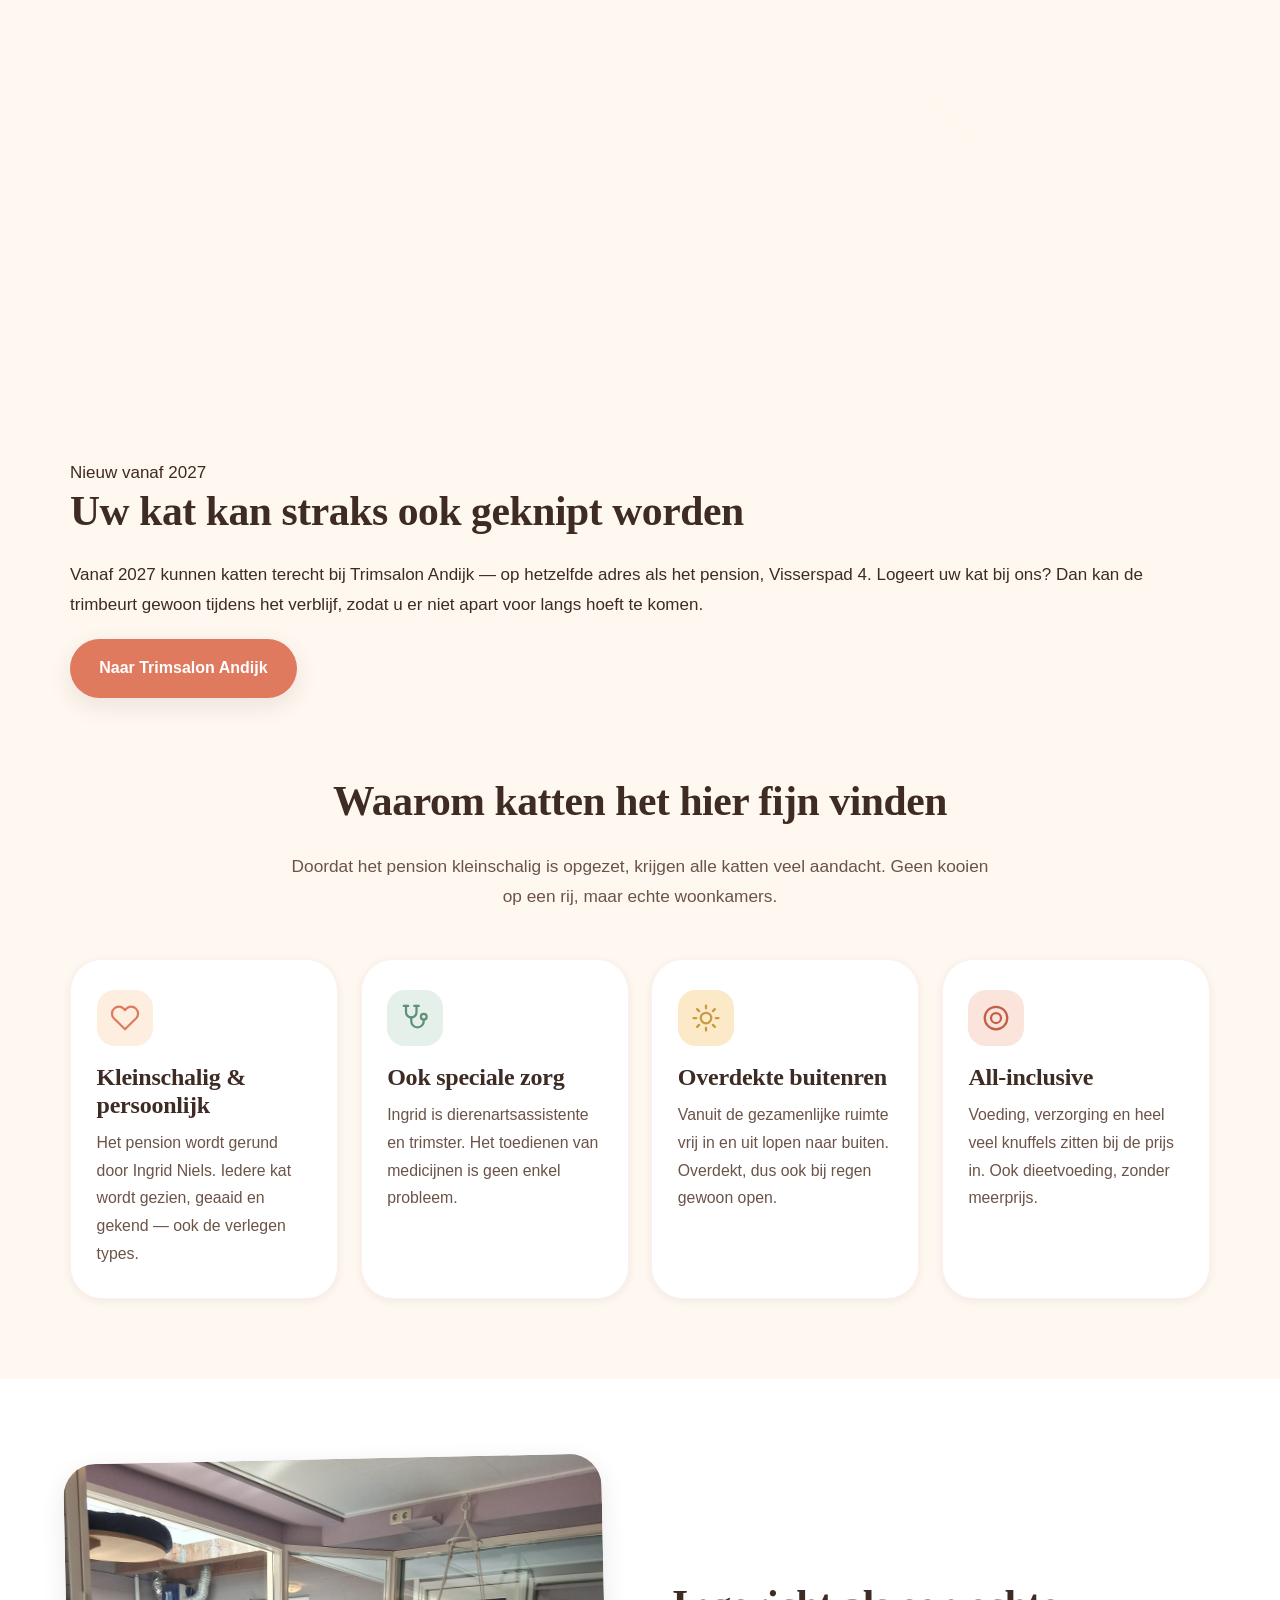
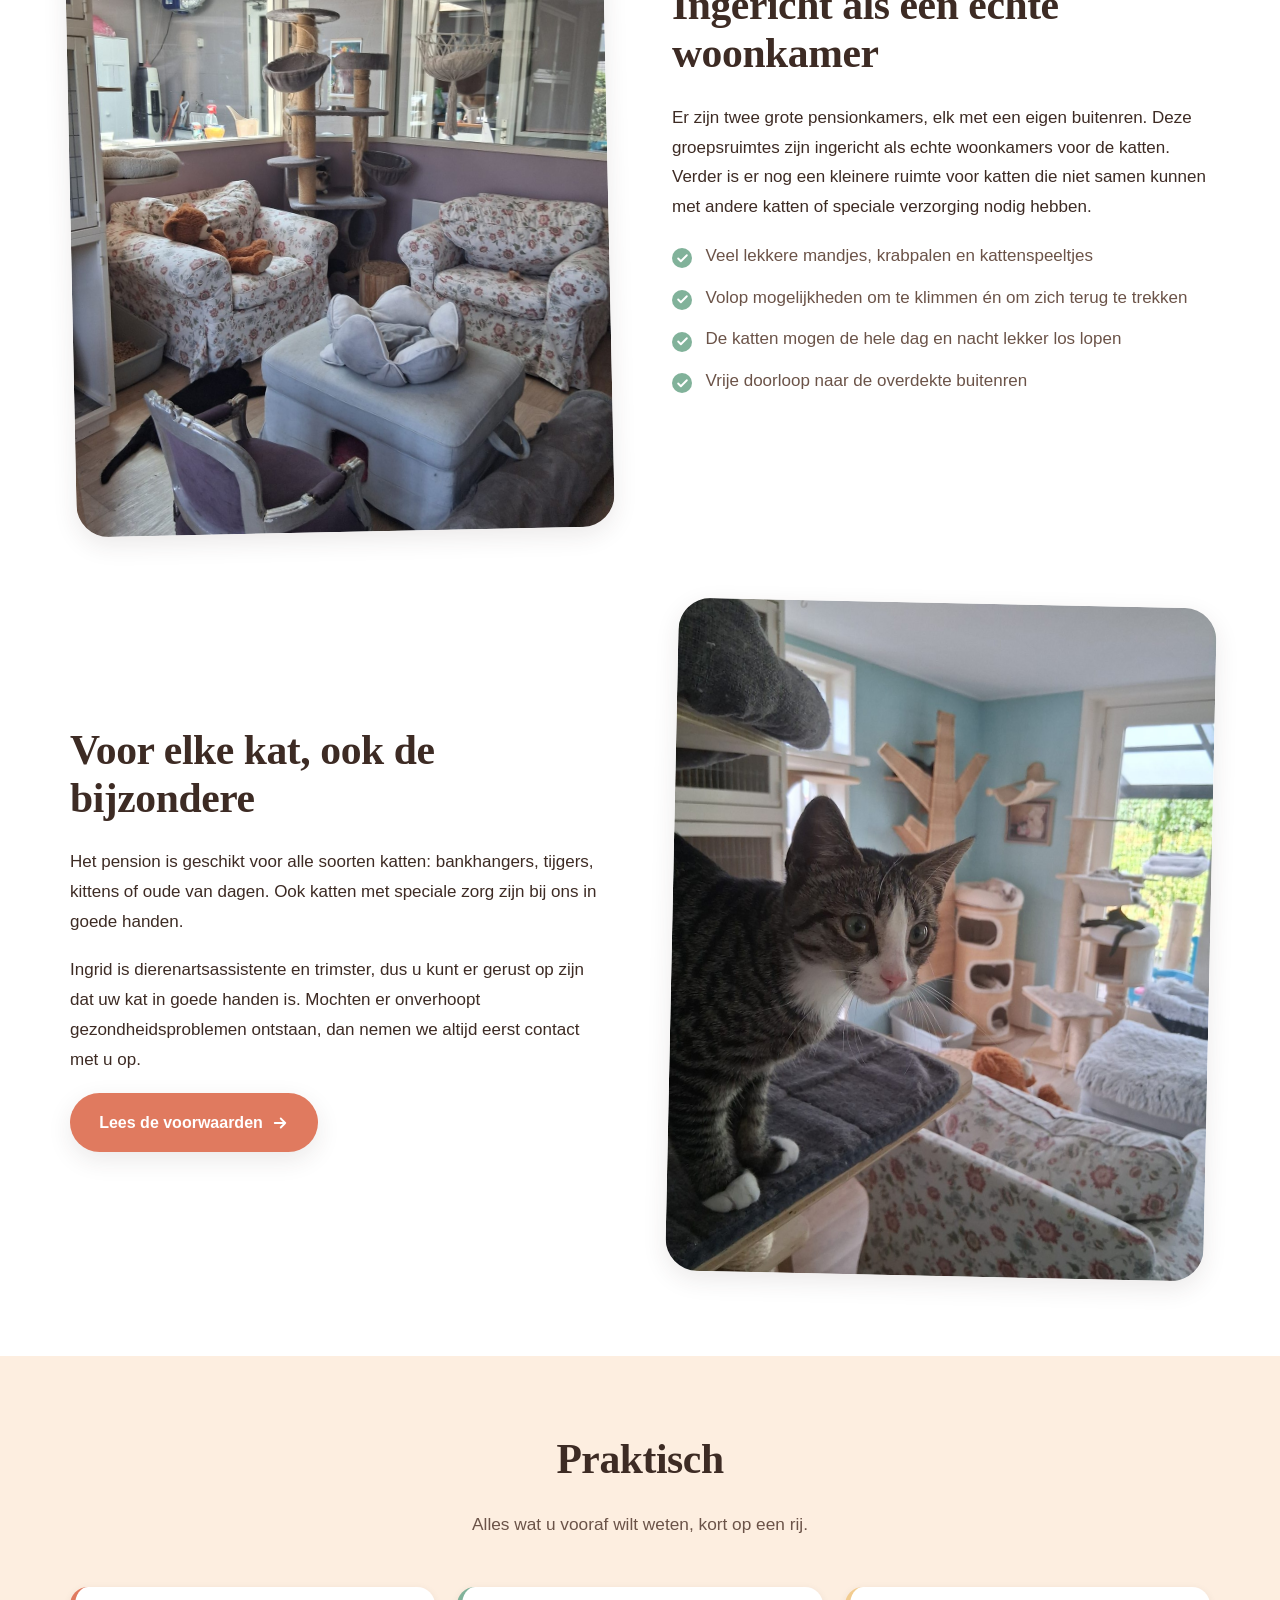
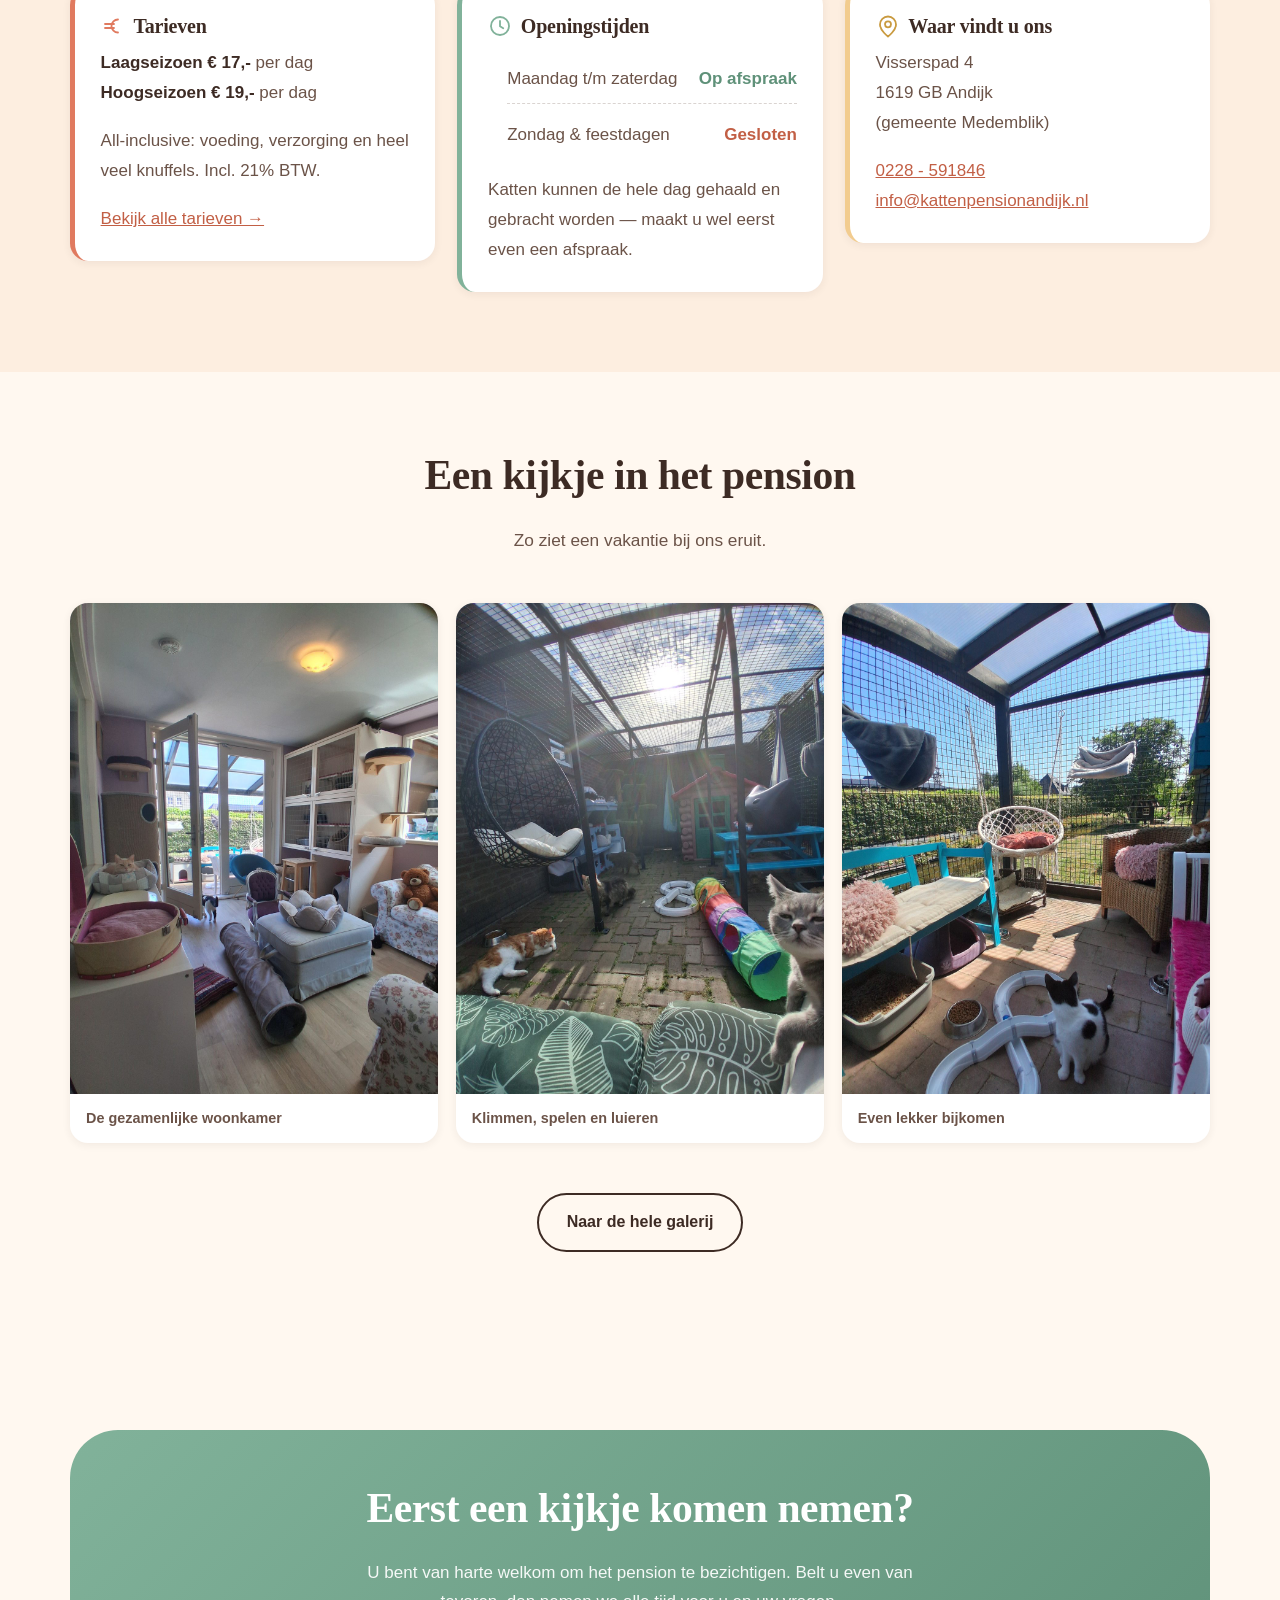
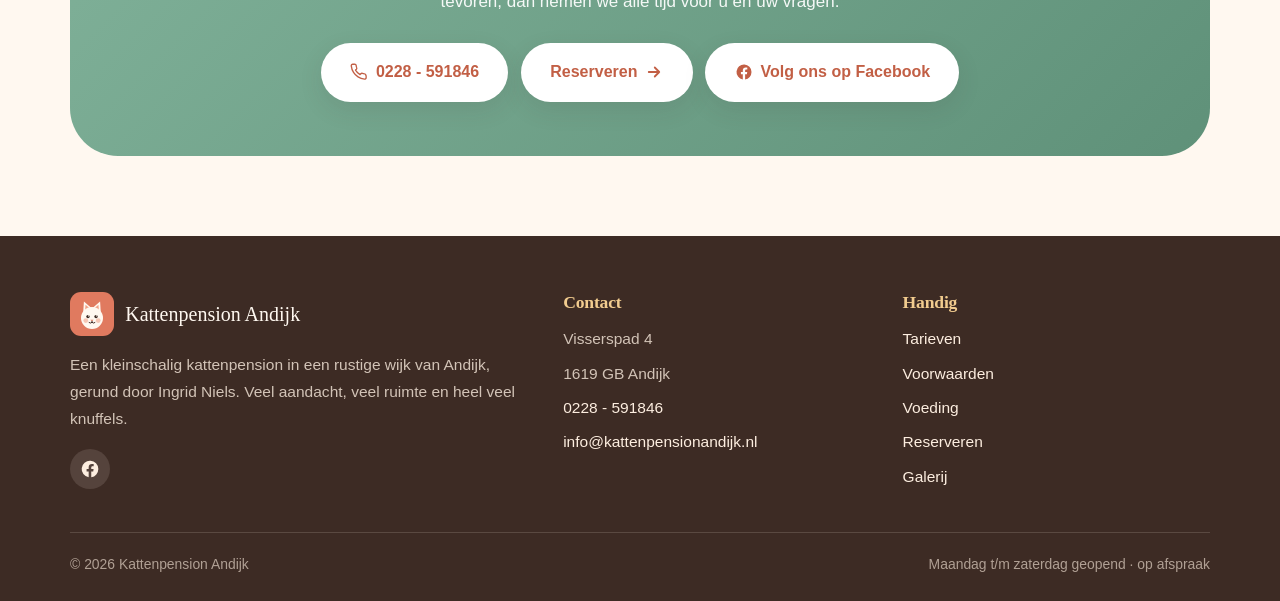
==== commit e2bf15d9: "Tarieven naar 17 en 19 euro; aankondiging kattentrimmen vanaf 2027" ====
--- a/index.html
+++ b/index.html
@@ -83,6 +83,18 @@
   </div>
 </div>
 
+<section class="nieuws">
+  <div class="wrap nieuws-inner">
+    <span class="nieuws-icoon"><svg viewBox="0 0 24 24" fill="none" stroke="#fff8f0" stroke-width="1.9" stroke-linecap="round" stroke-linejoin="round" aria-hidden="true"><circle cx="6" cy="6" r="3"/><circle cx="6" cy="18" r="3"/><path d="M20 4 8.12 15.88"/><path d="M14.47 14.48 20 20"/><path d="M8.12 8.12 12 12"/></svg></span>
+    <div class="nieuws-tekst">
+      <span class="nieuws-tag">Nieuw vanaf 2027</span>
+      <h2>Uw kat kan straks ook geknipt worden</h2>
+      <p>Vanaf 2027 kunnen katten terecht bij Trimsalon Andijk &mdash; op hetzelfde adres als het pension, Visserspad&nbsp;4. Logeert uw kat bij ons? Dan kan de trimbeurt gewoon tijdens het verblijf, zodat u er niet apart voor langs hoeft te komen.</p>
+      <a class="btn btn-primary" href="https://www.trimsalonandijk.nl/" target="_blank" rel="noopener">Naar Trimsalon Andijk</a>
+    </div>
+  </div>
+</section>
+
 <section class="section">
   <div class="wrap">
     <div class="section-head reveal">
@@ -151,7 +163,7 @@
     <div class="prose-grid reveal">
       <div class="info-block">
         <h3><svg viewBox="0 0 24 24" fill="none" stroke="#e07a5f" stroke-width="1.8" stroke-linecap="round" stroke-linejoin="round"><path d="M17 5.5a6.5 6.5 0 1 0 0 13"/><path d="M4 10h9M4 14h9"/></svg> Tarieven</h3>
-        <p><strong>Laagseizoen &euro; 16,-</strong> per dag<br><strong>Hoogseizoen &euro; 18,-</strong> per dag</p>
+        <p><strong>Laagseizoen &euro; 17,-</strong> per dag<br><strong>Hoogseizoen &euro; 19,-</strong> per dag</p>
         <p>All-inclusive: voeding, verzorging en heel veel knuffels. Incl. 21% BTW.</p>
         <p><a href="tarieven.html">Bekijk alle tarieven &rarr;</a></p>
       </div>
--- a/assets/css/style.css
+++ b/assets/css/style.css
@@ -0,0 +1,499 @@
+/* ==========================================================================
+   Kattenpension Andijk — stylesheet
+   Palet: warm & speels
+   ========================================================================== */
+
+:root {
+  --terracotta: #e07a5f;
+  --terracotta-dark: #c25f45;
+  --terracotta-soft: #f6c9ba;
+  --sage: #81b29a;
+  --sage-dark: #5f9179;
+  --zon: #f2cc8f;
+  --zon-licht: #fbe9c8;
+  --creme: #fff8f0;
+  --creme-diep: #fdeee0;
+  --bruin: #3d2b24;
+  --bruin-zacht: #6b5348;
+  --wit: #ffffff;
+
+  --radius-s: 10px;
+  --radius-m: 18px;
+  --radius-l: 32px;
+  --radius-xl: 48px;
+
+  --schaduw-s: 0 2px 8px rgba(61, 43, 36, .07);
+  --schaduw-m: 0 8px 24px rgba(61, 43, 36, .10);
+  --schaduw-l: 0 18px 48px rgba(61, 43, 36, .14);
+
+  --font-display: "Fraunces", Georgia, "Times New Roman", serif;
+  --font-body: "Nunito", -apple-system, BlinkMacSystemFont, "Segoe UI", Roboto, sans-serif;
+
+  --max: 1140px;
+}
+
+/* ---------- Reset ---------- */
+*, *::before, *::after { box-sizing: border-box; }
+html { scroll-behavior: smooth; -webkit-text-size-adjust: 100%; }
+body {
+  margin: 0;
+  font-family: var(--font-body);
+  font-size: 1.0625rem;
+  line-height: 1.75;
+  color: var(--bruin);
+  background: var(--creme);
+  overflow-x: hidden;
+}
+img { max-width: 100%; display: block; }
+a { color: var(--terracotta-dark); }
+
+h1, h2, h3, h4 {
+  font-family: var(--font-display);
+  font-weight: 600;
+  line-height: 1.15;
+  color: var(--bruin);
+  margin: 0 0 .6em;
+  letter-spacing: -.01em;
+}
+h1 { font-size: clamp(2.2rem, 6vw, 3.9rem); }
+h2 { font-size: clamp(1.7rem, 4vw, 2.6rem); }
+h3 { font-size: clamp(1.2rem, 2.4vw, 1.5rem); }
+p { margin: 0 0 1.1em; }
+
+.wrap { width: min(100% - 2.5rem, var(--max)); margin-inline: auto; }
+.center { text-align: center; }
+
+/* ---------- Skip link ---------- */
+.skip {
+  position: absolute; left: -9999px; top: 0;
+  background: var(--bruin); color: var(--wit);
+  padding: .7rem 1.2rem; z-index: 999; border-radius: 0 0 var(--radius-s) 0;
+}
+.skip:focus { left: 0; }
+
+/* ---------- Header ---------- */
+.site-header {
+  position: sticky; top: 0; z-index: 100;
+  background: rgba(255, 248, 240, .92);
+  -webkit-backdrop-filter: blur(10px);
+  backdrop-filter: blur(10px);
+  border-bottom: 1px solid rgba(224, 122, 95, .16);
+}
+.header-inner {
+  display: flex; align-items: center; justify-content: space-between;
+  gap: 1rem; padding: .7rem 0; position: relative;
+}
+.brand { display: flex; align-items: center; gap: .7rem; text-decoration: none; }
+.brand img { width: 48px; height: 48px; }
+.brand-text { display: flex; flex-direction: column; line-height: 1.1; }
+.brand-name {
+  font-family: var(--font-display); font-size: 1.28rem; font-weight: 600;
+  color: var(--bruin);
+}
+.brand-sub {
+  font-size: .72rem; letter-spacing: .14em; text-transform: uppercase;
+  color: var(--terracotta); font-weight: 700;
+}
+
+.nav-toggle {
+  display: none; border: 0; background: var(--terracotta); color: var(--wit);
+  width: 46px; height: 46px; border-radius: var(--radius-s); cursor: pointer;
+  align-items: center; justify-content: center; padding: 0;
+}
+.nav-toggle span {
+  display: block; width: 20px; height: 2px; background: currentColor;
+  border-radius: 2px; position: relative;
+}
+.nav-toggle span::before, .nav-toggle span::after {
+  content: ""; position: absolute; left: 0; width: 20px; height: 2px;
+  background: currentColor; border-radius: 2px; transition: transform .25s ease, top .25s ease;
+}
+.nav-toggle span::before { top: -6px; }
+.nav-toggle span::after { top: 6px; }
+.nav-toggle[aria-expanded="true"] span { background: transparent; }
+.nav-toggle[aria-expanded="true"] span::before { top: 0; transform: rotate(45deg); }
+.nav-toggle[aria-expanded="true"] span::after { top: 0; transform: rotate(-45deg); }
+
+.site-nav ul {
+  display: flex; align-items: center; gap: .2rem;
+  list-style: none; margin: 0; padding: 0;
+}
+.site-nav a {
+  display: block; padding: .5rem .85rem; border-radius: 999px;
+  text-decoration: none; color: var(--bruin-zacht); font-weight: 700;
+  font-size: .95rem; transition: background .2s ease, color .2s ease;
+}
+.site-nav a:hover { background: var(--creme-diep); color: var(--bruin); }
+.site-nav a[aria-current="page"] { background: var(--terracotta); color: var(--wit); }
+.site-nav .nav-cta { background: var(--sage); color: var(--wit); margin-left: .4rem; }
+.site-nav .nav-cta:hover { background: var(--sage-dark); color: var(--wit); }
+
+@media (max-width: 900px) {
+  .nav-toggle { display: flex; }
+  .site-nav {
+    position: absolute; left: 0; right: 0; top: 100%;
+    background: var(--creme); border-bottom: 1px solid rgba(224, 122, 95, .2);
+    box-shadow: var(--schaduw-m);
+    max-height: 0; overflow: hidden; transition: max-height .3s ease;
+  }
+  .site-nav.open { max-height: 34rem; }
+  .site-nav ul { flex-direction: column; align-items: stretch; padding: .8rem 1.25rem 1.4rem; gap: .25rem; }
+  .site-nav a { padding: .8rem 1rem; border-radius: var(--radius-s); }
+  .site-nav .nav-cta { margin-left: 0; text-align: center; }
+}
+
+/* ---------- Knoppen ---------- */
+.btn {
+  display: inline-flex; align-items: center; gap: .5rem;
+  padding: .85rem 1.7rem; border-radius: 999px;
+  font-weight: 800; font-size: 1rem; text-decoration: none;
+  border: 2px solid transparent; cursor: pointer;
+  transition: transform .18s ease, box-shadow .18s ease, background .18s ease;
+}
+.btn:hover { transform: translateY(-2px); }
+.btn svg { width: 18px; height: 18px; }
+.btn-primary { background: var(--terracotta); color: var(--wit); box-shadow: var(--schaduw-m); }
+.btn-primary:hover { background: var(--terracotta-dark); box-shadow: var(--schaduw-l); }
+.btn-ghost { background: transparent; color: var(--bruin); border-color: var(--bruin); }
+.btn-ghost:hover { background: var(--bruin); color: var(--creme); }
+.btn-light { background: var(--wit); color: var(--terracotta-dark); box-shadow: var(--schaduw-m); }
+.btn-light:hover { background: var(--creme); }
+
+/* ---------- Hero ---------- */
+.hero {
+  position: relative; overflow: hidden;
+  background:
+    radial-gradient(120% 90% at 85% 0%, var(--zon-licht) 0%, transparent 55%),
+    linear-gradient(160deg, var(--creme-diep) 0%, var(--creme) 60%);
+  padding: clamp(3rem, 8vw, 5.5rem) 0 clamp(4rem, 9vw, 7rem);
+}
+.hero-grid {
+  display: grid; grid-template-columns: 1.05fr .95fr;
+  gap: clamp(2rem, 5vw, 4rem); align-items: center;
+}
+@media (max-width: 860px) { .hero-grid { grid-template-columns: 1fr; } }
+
+.eyebrow {
+  display: inline-flex; align-items: center; gap: .5rem;
+  background: var(--wit); color: var(--terracotta-dark);
+  padding: .4rem 1rem; border-radius: 999px;
+  font-weight: 800; font-size: .82rem; letter-spacing: .06em; text-transform: uppercase;
+  box-shadow: var(--schaduw-s); margin-bottom: 1.2rem;
+}
+.eyebrow svg { width: 16px; height: 16px; }
+.hero h1 { margin-bottom: .35em; }
+.hero h1 em {
+  font-style: normal; color: var(--terracotta);
+  position: relative; display: inline-block; z-index: 0;
+}
+.hero h1 em::after {
+  content: ""; position: absolute; left: -.05em; right: -.05em; bottom: .05em; height: .24em;
+  background: var(--zon); border-radius: 999px; z-index: -1;
+}
+.hero-lead { font-size: 1.15rem; color: var(--bruin-zacht); max-width: 34rem; }
+.hero-actions { display: flex; flex-wrap: wrap; gap: .8rem; margin-top: 1.6rem; }
+.hero-adres {
+  display: inline-flex; align-items: center; gap: .6rem;
+  margin-top: 1.6rem; padding: .7rem 1.3rem .7rem 1rem;
+  background: var(--wit); border-radius: 999px;
+  box-shadow: var(--schaduw-s); text-decoration: none;
+  font-weight: 800; font-size: 1.05rem; color: var(--bruin);
+  transition: transform .18s ease, box-shadow .18s ease;
+}
+.hero-adres:hover { transform: translateY(-2px); box-shadow: var(--schaduw-m); }
+.hero-adres svg { width: 22px; height: 22px; flex: 0 0 auto; }
+
+.hero-art { position: relative; }
+.photo-frame {
+  border-radius: var(--radius-xl);
+  overflow: hidden; box-shadow: var(--schaduw-l);
+  border: 8px solid var(--wit);
+  transform: rotate(-2deg);
+  background: var(--creme-diep);
+}
+.photo-frame img { width: 100%; height: 100%; object-fit: cover; aspect-ratio: 4/3.3; }
+.hero-badge {
+  position: absolute; bottom: -1.2rem; left: -.6rem;
+  background: var(--wit); border-radius: var(--radius-m);
+  box-shadow: var(--schaduw-m); padding: .85rem 1.15rem;
+  display: flex; align-items: center; gap: .75rem; transform: rotate(2deg);
+}
+.hero-badge .num {
+  font-family: var(--font-display); font-size: 1.8rem; color: var(--terracotta); line-height: 1;
+}
+.hero-badge .lbl { font-size: .8rem; font-weight: 700; color: var(--bruin-zacht); line-height: 1.25; }
+
+.paw-deco { position: absolute; pointer-events: none; }
+.paw-deco.a { top: 14%; left: 2%; width: 52px; transform: rotate(-18deg); opacity: .3; }
+.paw-deco.b { bottom: 16%; left: 8%; width: 32px; transform: rotate(22deg); opacity: .2; }
+.paw-deco.c { top: 8%; right: 3%; width: 44px; transform: rotate(12deg); opacity: .22; }
+@media (max-width: 980px) { .paw-deco { display: none; } }
+
+/* ---------- Marquee-strip ---------- */
+.strip {
+  background: var(--terracotta); color: var(--wit);
+  padding: .85rem 0; overflow: hidden;
+}
+.strip-inner {
+  display: flex; gap: 2.5rem; align-items: center;
+  font-weight: 800; font-size: .95rem; letter-spacing: .04em;
+  justify-content: center; flex-wrap: wrap;
+}
+.strip-inner span { display: inline-flex; align-items: center; gap: .5rem; }
+.strip-inner svg { width: 18px; height: 18px; }
+
+/* ---------- Pagina-kop (subpagina's) ---------- */
+.page-hero {
+  background:
+    radial-gradient(100% 120% at 80% 0%, var(--zon-licht) 0%, transparent 60%),
+    var(--creme-diep);
+  padding: clamp(2.5rem, 6vw, 4rem) 0 clamp(2.8rem, 6vw, 4.2rem);
+  text-align: center; position: relative; overflow: hidden;
+}
+.page-hero h1 { margin-bottom: .3em; }
+.page-hero p { color: var(--bruin-zacht); max-width: 40rem; margin-inline: auto; font-size: 1.1rem; margin-bottom: 0; }
+.crumbs {
+  font-size: .85rem; font-weight: 700; color: var(--bruin-zacht);
+  margin-bottom: 1rem; letter-spacing: .04em;
+}
+.crumbs a { text-decoration: none; }
+.crumbs a:hover { text-decoration: underline; }
+
+/* ---------- Secties ---------- */
+.section { padding: clamp(3rem, 7vw, 5rem) 0; }
+.section-tint { background: var(--wit); }
+.section-warm { background: var(--creme-diep); }
+.section-head { max-width: 44rem; margin: 0 auto clamp(2rem, 4vw, 3rem); text-align: center; }
+.section-head p { color: var(--bruin-zacht); font-size: 1.08rem; margin-bottom: 0; }
+
+/* ---------- Kaarten ---------- */
+.cards { display: grid; gap: 1.4rem; grid-template-columns: repeat(auto-fit, minmax(240px, 1fr)); }
+.card {
+  background: var(--wit); border-radius: var(--radius-l);
+  padding: 1.9rem 1.6rem; box-shadow: var(--schaduw-s);
+  border: 1px solid rgba(224, 122, 95, .1);
+  transition: transform .22s ease, box-shadow .22s ease;
+}
+.section-tint .card { background: var(--creme); }
+.card:hover { transform: translateY(-5px); box-shadow: var(--schaduw-m); }
+.card h3 { margin-bottom: .4em; }
+.card p { margin: 0; color: var(--bruin-zacht); font-size: .99rem; }
+.card-icon {
+  width: 56px; height: 56px; border-radius: 18px;
+  display: grid; place-items: center; margin-bottom: 1.1rem;
+  background: var(--creme-diep);
+}
+.card-icon svg { width: 30px; height: 30px; }
+.card:nth-child(2) .card-icon { background: #e6f0ea; }
+.card:nth-child(3) .card-icon { background: var(--zon-licht); }
+.card:nth-child(4) .card-icon { background: #fbe4dc; }
+
+/* ---------- Split (tekst + beeld) ---------- */
+.split {
+  display: grid; grid-template-columns: 1fr 1fr;
+  gap: clamp(2rem, 5vw, 4rem); align-items: center;
+}
+.split + .split { margin-top: clamp(2.5rem, 6vw, 4.5rem); }
+@media (max-width: 820px) {
+  .split { grid-template-columns: 1fr; }
+  .split.reverse .split-media { order: -1; }
+}
+@media (min-width: 821px) {
+  .split.reverse .split-media { order: 2; }
+}
+.split-media img {
+  width: 100%; border-radius: var(--radius-l);
+  box-shadow: var(--schaduw-m); aspect-ratio: 4/5; object-fit: cover;
+}
+.split-media.tilt img { transform: rotate(1.2deg); }
+.split-media.tilt-l img { transform: rotate(-1.2deg); }
+
+/* ---------- Lijst met vinkjes ---------- */
+.checklist { list-style: none; padding: 0; margin: 1.2rem 0 0; }
+.checklist li {
+  position: relative; padding-left: 2.1rem; margin-bottom: .75rem;
+  color: var(--bruin-zacht);
+}
+.checklist li::before {
+  content: ""; position: absolute; left: 0; top: .42em;
+  width: 1.25rem; height: 1.25rem; border-radius: 50%;
+  background: var(--sage) url("data:image/svg+xml,%3Csvg xmlns='http://www.w3.org/2000/svg' viewBox='0 0 24 24' fill='none' stroke='%23fff' stroke-width='3.5' stroke-linecap='round' stroke-linejoin='round'%3E%3Cpolyline points='20 6 9 17 4 12'/%3E%3C/svg%3E") center/.8rem no-repeat;
+}
+
+/* ---------- Info-blokken ---------- */
+.prose-grid { display: grid; gap: 1.4rem; grid-template-columns: repeat(auto-fit, minmax(320px, 1fr)); align-items: start; }
+.info-block {
+  background: var(--wit); border-radius: var(--radius-m);
+  padding: 1.7rem 1.6rem; box-shadow: var(--schaduw-s);
+  border-left: 5px solid var(--terracotta);
+}
+.info-block.groen { border-left-color: var(--sage); }
+.info-block.geel { border-left-color: var(--zon); }
+.info-block h3 { display: flex; align-items: center; gap: .55rem; margin-bottom: .5em; font-size: 1.25rem; }
+/* Icoontjes in koppen altijd meeschalen met de tekst, nooit op ware grootte */
+h2 svg, h3 svg, h4 svg { width: 1.15em; height: 1.15em; flex: 0 0 auto; }
+.info-block h3 svg { width: 24px; height: 24px; }
+.note h3 { display: flex; align-items: center; gap: .55rem; font-size: 1.25rem; }
+.note h3 svg { width: 24px; height: 24px; }
+.info-block p:last-child, .info-block ul:last-child { margin-bottom: 0; }
+.info-block strong { color: var(--bruin); }
+.info-block ul { padding-left: 1.2rem; color: var(--bruin-zacht); }
+.info-block li { margin-bottom: .4rem; }
+.info-block p { color: var(--bruin-zacht); overflow-wrap: anywhere; }
+
+.note {
+  background: var(--zon-licht); border-radius: var(--radius-m);
+  padding: 1.2rem 1.4rem; border: 1px dashed #e0b46a;
+  margin-top: 1.6rem;
+}
+.note p:last-child { margin-bottom: 0; }
+.note strong { color: var(--bruin); }
+
+/* ---------- Tarieven ---------- */
+.prijs-grid { display: grid; gap: 1.6rem; grid-template-columns: repeat(auto-fit, minmax(260px, 1fr)); max-width: 760px; margin-inline: auto; }
+.prijs-kaart {
+  background: var(--wit); border-radius: var(--radius-l);
+  padding: 2.2rem 1.8rem; text-align: center;
+  box-shadow: var(--schaduw-m); position: relative; overflow: hidden;
+}
+.prijs-kaart.hoog { background: linear-gradient(160deg, var(--terracotta) 0%, #d0664b 100%); color: var(--wit); }
+.prijs-kaart.hoog h3, .prijs-kaart.hoog .bedrag { color: var(--wit); }
+.prijs-kaart .label {
+  font-size: .78rem; text-transform: uppercase; letter-spacing: .12em;
+  font-weight: 800; color: var(--terracotta); margin-bottom: .4rem;
+}
+.prijs-kaart.hoog .label { color: var(--zon); }
+.bedrag {
+  font-family: var(--font-display); font-size: 3.4rem; line-height: 1;
+  color: var(--bruin); margin: .3rem 0 .1rem;
+}
+.bedrag sup { font-size: 1.5rem; vertical-align: super; }
+.per { font-size: .95rem; color: var(--bruin-zacht); font-weight: 700; }
+.prijs-kaart.hoog .per { color: rgba(255,255,255,.88); }
+.prijs-kaart .periode { font-size: .92rem; margin: 1rem 0 0; opacity: .92; }
+
+.tarief-tabel {
+  width: 100%; border-collapse: collapse; margin-top: 1rem;
+  background: var(--wit); border-radius: var(--radius-m); overflow: hidden;
+  box-shadow: var(--schaduw-s);
+}
+.tarief-tabel th, .tarief-tabel td { padding: .95rem 1.1rem; text-align: left; border-bottom: 1px solid var(--creme-diep); }
+.tarief-tabel th { background: var(--creme-diep); font-family: var(--font-display); font-weight: 600; }
+.tarief-tabel tr:last-child td { border-bottom: 0; }
+.tabel-wrap { overflow-x: auto; }
+
+/* ---------- Galerij ---------- */
+.gallery { columns: 3; column-gap: 1.1rem; }
+@media (max-width: 900px) { .gallery { columns: 2; } }
+@media (max-width: 560px) { .gallery { columns: 1; } }
+.gallery figure {
+  margin: 0 0 1.1rem; break-inside: avoid;
+  border-radius: var(--radius-m); overflow: hidden;
+  box-shadow: var(--schaduw-s); background: var(--wit);
+  cursor: zoom-in; position: relative;
+  transition: transform .22s ease, box-shadow .22s ease;
+}
+.gallery figure:hover { transform: translateY(-4px) rotate(-.6deg); box-shadow: var(--schaduw-m); }
+.gallery img { width: 100%; }
+.gallery figcaption { padding: .75rem 1rem; font-size: .9rem; font-weight: 700; color: var(--bruin-zacht); }
+
+/* Lightbox */
+.lightbox {
+  position: fixed; inset: 0; z-index: 200;
+  background: rgba(61, 43, 36, .93);
+  display: none; align-items: center; justify-content: center; padding: 1.5rem;
+}
+.lightbox.open { display: flex; }
+.lightbox img { max-width: 92vw; max-height: 82vh; border-radius: var(--radius-m); box-shadow: var(--schaduw-l); }
+.lightbox-close {
+  position: absolute; top: 1.2rem; right: 1.2rem;
+  width: 46px; height: 46px; border-radius: 50%; border: 0; cursor: pointer;
+  background: var(--wit); color: var(--bruin); font-size: 1.6rem; line-height: 1;
+}
+.lightbox-cap { position: absolute; bottom: 1.5rem; left: 0; right: 0; text-align: center; color: var(--creme); font-weight: 700; }
+
+/* ---------- CTA-band ---------- */
+.cta-band {
+  background: linear-gradient(135deg, var(--sage) 0%, var(--sage-dark) 100%);
+  color: var(--wit); border-radius: var(--radius-xl);
+  padding: clamp(2.2rem, 5vw, 3.4rem); text-align: center;
+  position: relative; overflow: hidden;
+}
+.cta-band h2 { color: var(--wit); }
+.cta-band p { color: rgba(255,255,255,.93); max-width: 38rem; margin-inline: auto; margin-bottom: 0; }
+.cta-actions { display: flex; flex-wrap: wrap; gap: .8rem; justify-content: center; margin-top: 1.6rem; }
+
+/* ---------- Contact / stappen ---------- */
+.contact-grid { display: grid; gap: 1.4rem; grid-template-columns: repeat(auto-fit, minmax(210px, 1fr)); }
+.contact-kaart {
+  background: var(--wit); border-radius: var(--radius-l); padding: 1.8rem;
+  box-shadow: var(--schaduw-s); text-align: center;
+}
+.contact-kaart svg { width: 34px; height: 34px; margin: 0 auto .8rem; }
+.contact-kaart h3 { font-size: 1.15rem; margin-bottom: .3em; }
+.contact-kaart a { font-weight: 800; text-decoration: none; overflow-wrap: anywhere; hyphens: none; }
+.contact-kaart p { overflow-wrap: anywhere; }
+.contact-kaart a:hover { text-decoration: underline; }
+.contact-kaart p { margin-bottom: 0; color: var(--bruin-zacht); font-size: .97rem; }
+
+.stappen { display: grid; gap: 1.6rem; grid-template-columns: repeat(auto-fit, minmax(230px, 1fr)); counter-reset: stap; margin-top: 2rem; }
+.stap {
+  background: var(--wit); border-radius: var(--radius-l); padding: 1.8rem 1.5rem;
+  box-shadow: var(--schaduw-s); position: relative;
+}
+.stap::before {
+  counter-increment: stap; content: counter(stap);
+  position: absolute; top: -18px; left: 1.5rem;
+  width: 44px; height: 44px; border-radius: 50%;
+  background: var(--terracotta); color: var(--wit);
+  display: grid; place-items: center;
+  font-family: var(--font-display); font-size: 1.3rem; box-shadow: var(--schaduw-s);
+}
+.stap h3 { margin-top: 1rem; font-size: 1.15rem; }
+.stap p { margin-bottom: 0; color: var(--bruin-zacht); font-size: .97rem; }
+
+/* ---------- Openingstijden ---------- */
+.tijden { list-style: none; padding: 0; margin: 1rem 0 0; }
+.tijden li {
+  display: flex; justify-content: space-between; gap: 1rem;
+  padding: .6rem 0; border-bottom: 1px dashed rgba(107, 83, 72, .25);
+}
+.tijden li:last-child { border-bottom: 0; }
+.tijden .dicht { color: var(--terracotta-dark); font-weight: 800; }
+.tijden .open { color: var(--sage-dark); font-weight: 800; }
+
+/* ---------- Footer ---------- */
+.site-footer {
+  background: var(--bruin); color: var(--creme-diep);
+  padding: clamp(2.5rem, 6vw, 3.5rem) 0 1.5rem;
+}
+.footer-grid { display: grid; gap: 2rem; grid-template-columns: 1.5fr 1fr 1fr; align-items: start; }
+@media (max-width: 780px) { .footer-grid { grid-template-columns: 1fr; } }
+.site-footer h4 { font-family: var(--font-display); color: var(--zon); font-size: 1.1rem; margin: 0 0 .8rem; }
+.site-footer p, .site-footer li { color: rgba(253, 238, 224, .78); font-size: .97rem; }
+.site-footer ul { list-style: none; padding: 0; margin: 0; }
+.site-footer li { margin-bottom: .45rem; overflow-wrap: anywhere; }
+.site-footer a { color: var(--creme-diep); text-decoration: none; }
+.site-footer a:hover { color: var(--zon); text-decoration: underline; }
+.footer-brand { display: flex; align-items: center; gap: .7rem; margin-bottom: .9rem; }
+.footer-brand img { width: 44px; height: 44px; }
+.footer-brand span { font-family: var(--font-display); font-size: 1.25rem; color: var(--creme); }
+.socials { display: flex; gap: .6rem; margin-top: 1rem; }
+.socials a { width: 40px; height: 40px; border-radius: 50%; background: rgba(253, 238, 224, .12); display: grid; place-items: center; }
+.socials a:hover { background: var(--terracotta); }
+.socials svg { width: 20px; height: 20px; }
+.footer-bottom {
+  margin-top: 2.2rem; padding-top: 1.2rem;
+  border-top: 1px solid rgba(253, 238, 224, .15);
+  display: flex; flex-wrap: wrap; gap: .5rem 1.5rem; justify-content: space-between;
+  font-size: .87rem; color: rgba(253, 238, 224, .6);
+}
+
+/* ---------- Animatie ---------- */
+.reveal { opacity: 0; transform: translateY(22px); transition: opacity .6s ease, transform .6s ease; }
+.reveal.in { opacity: 1; transform: none; }
+@media (prefers-reduced-motion: reduce) {
+  .reveal { opacity: 1; transform: none; transition: none; }
+  html { scroll-behavior: auto; }
+  .btn:hover, .card:hover, .gallery figure:hover { transform: none; }
+}
